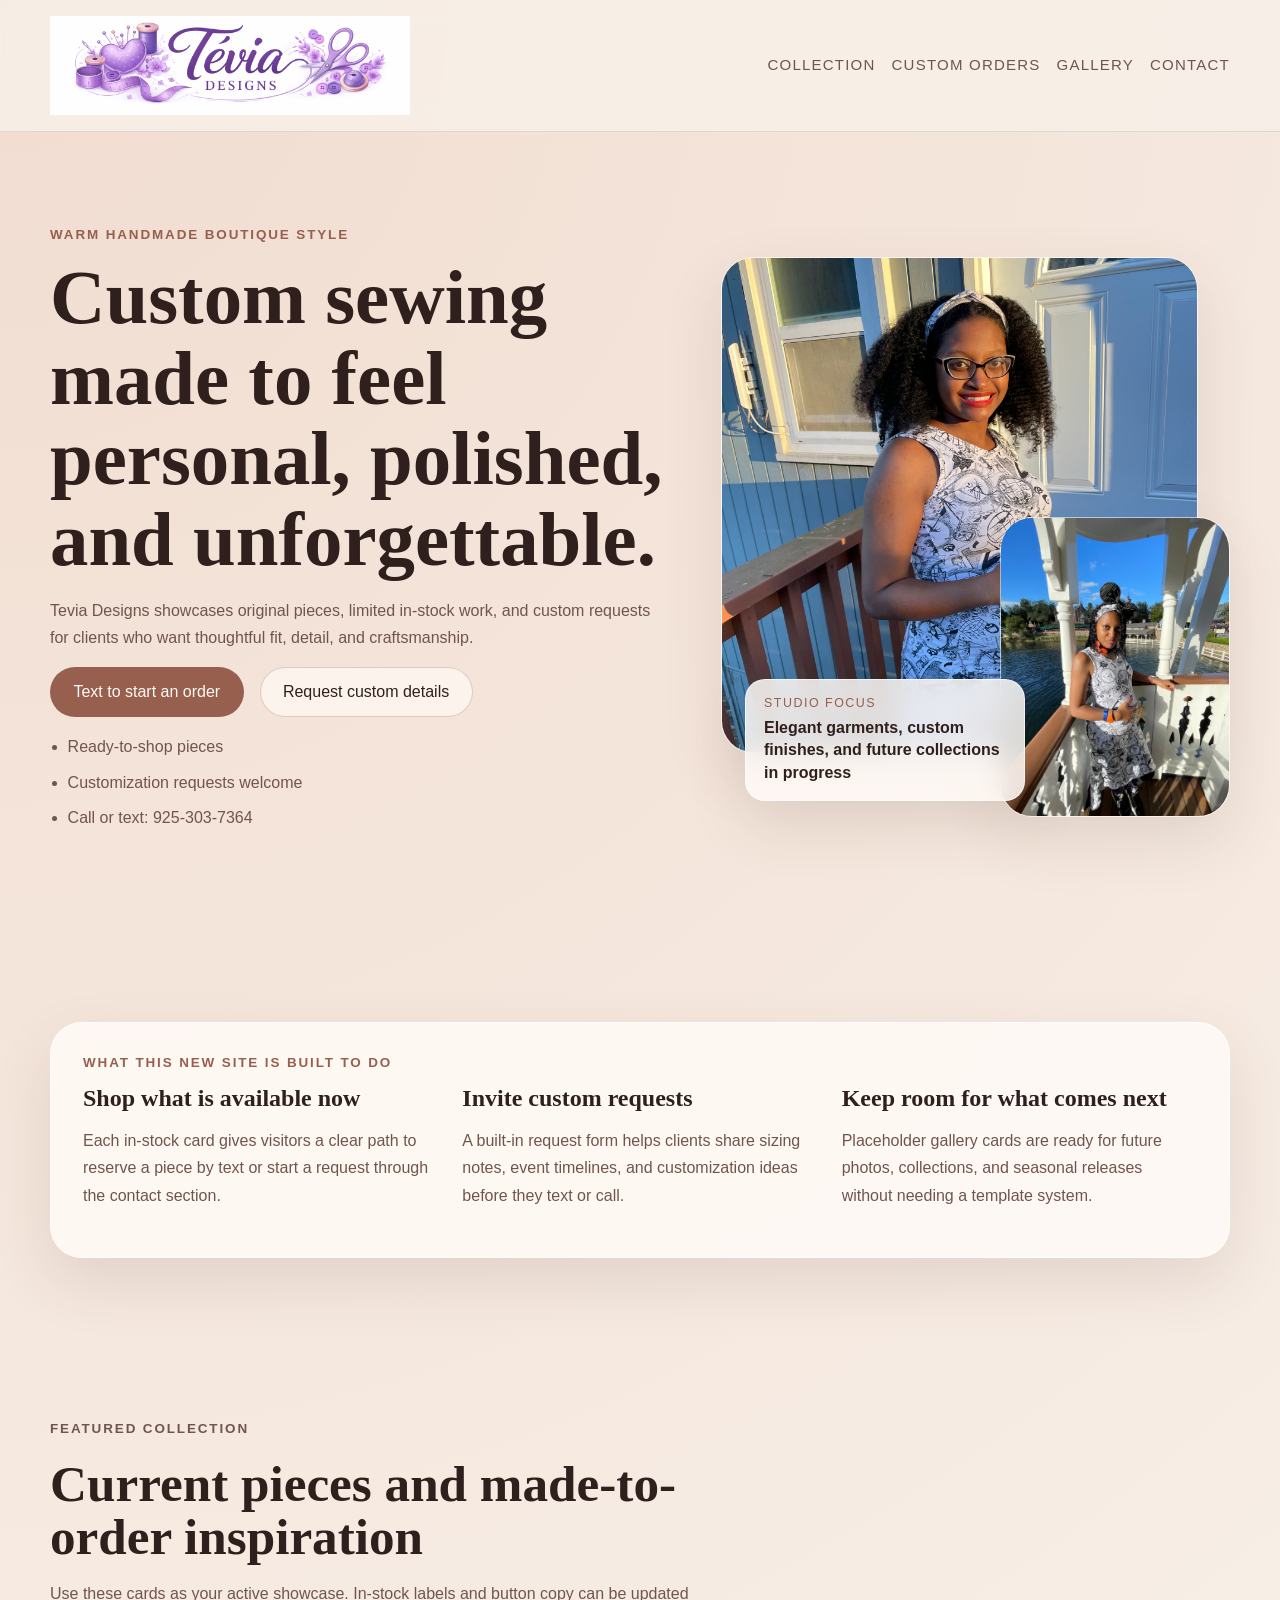
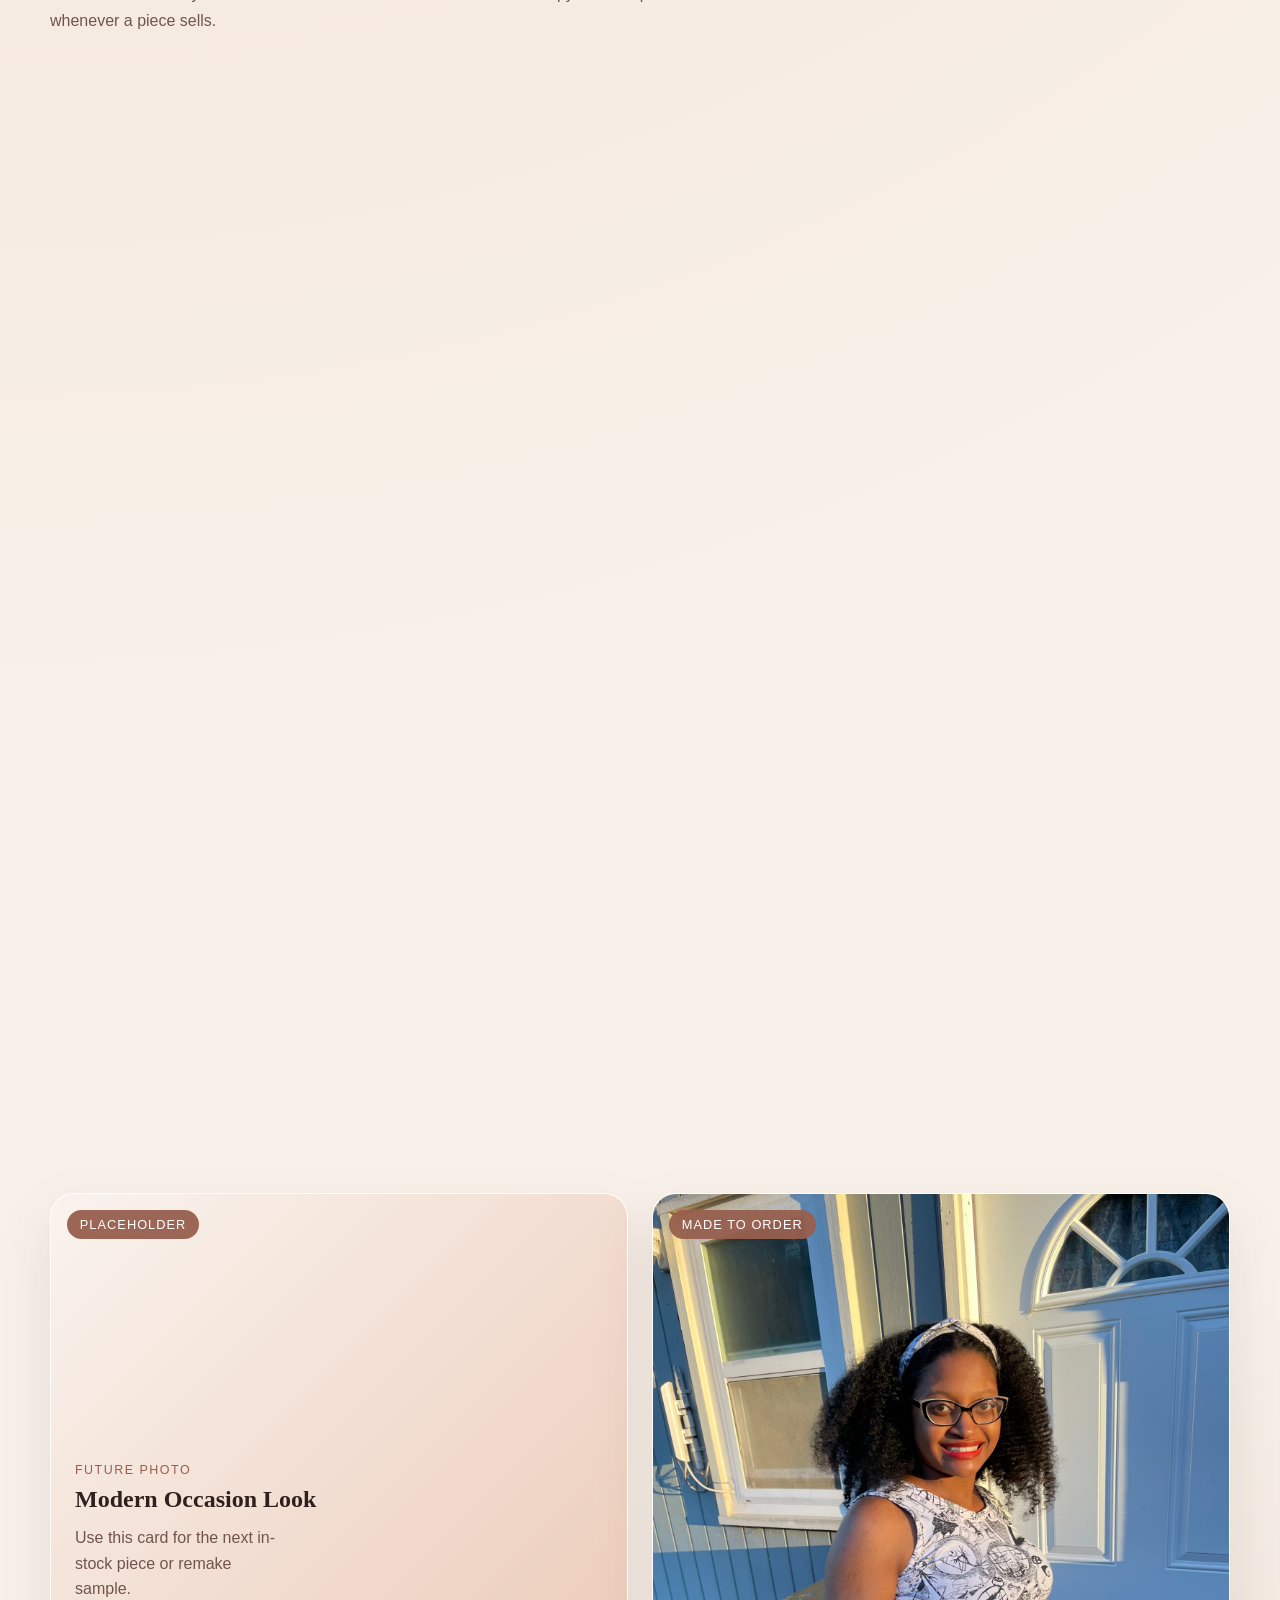
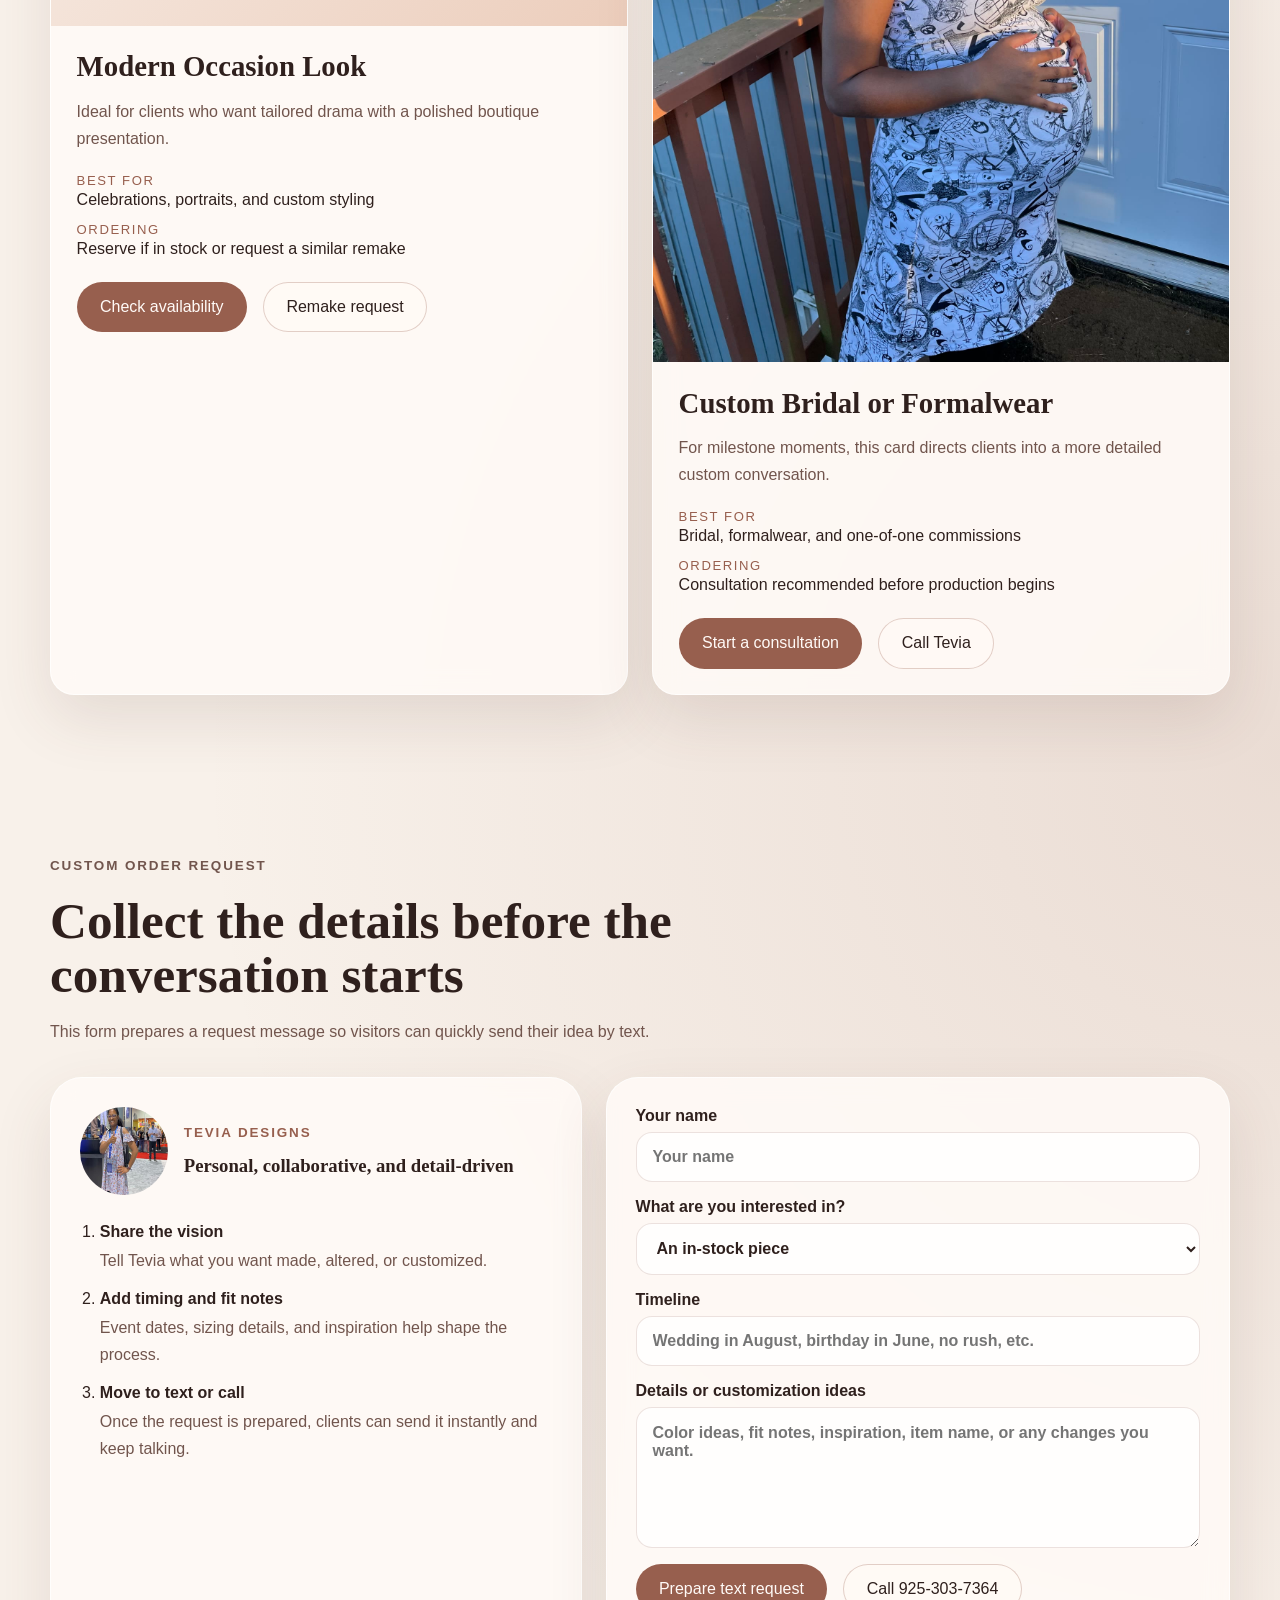
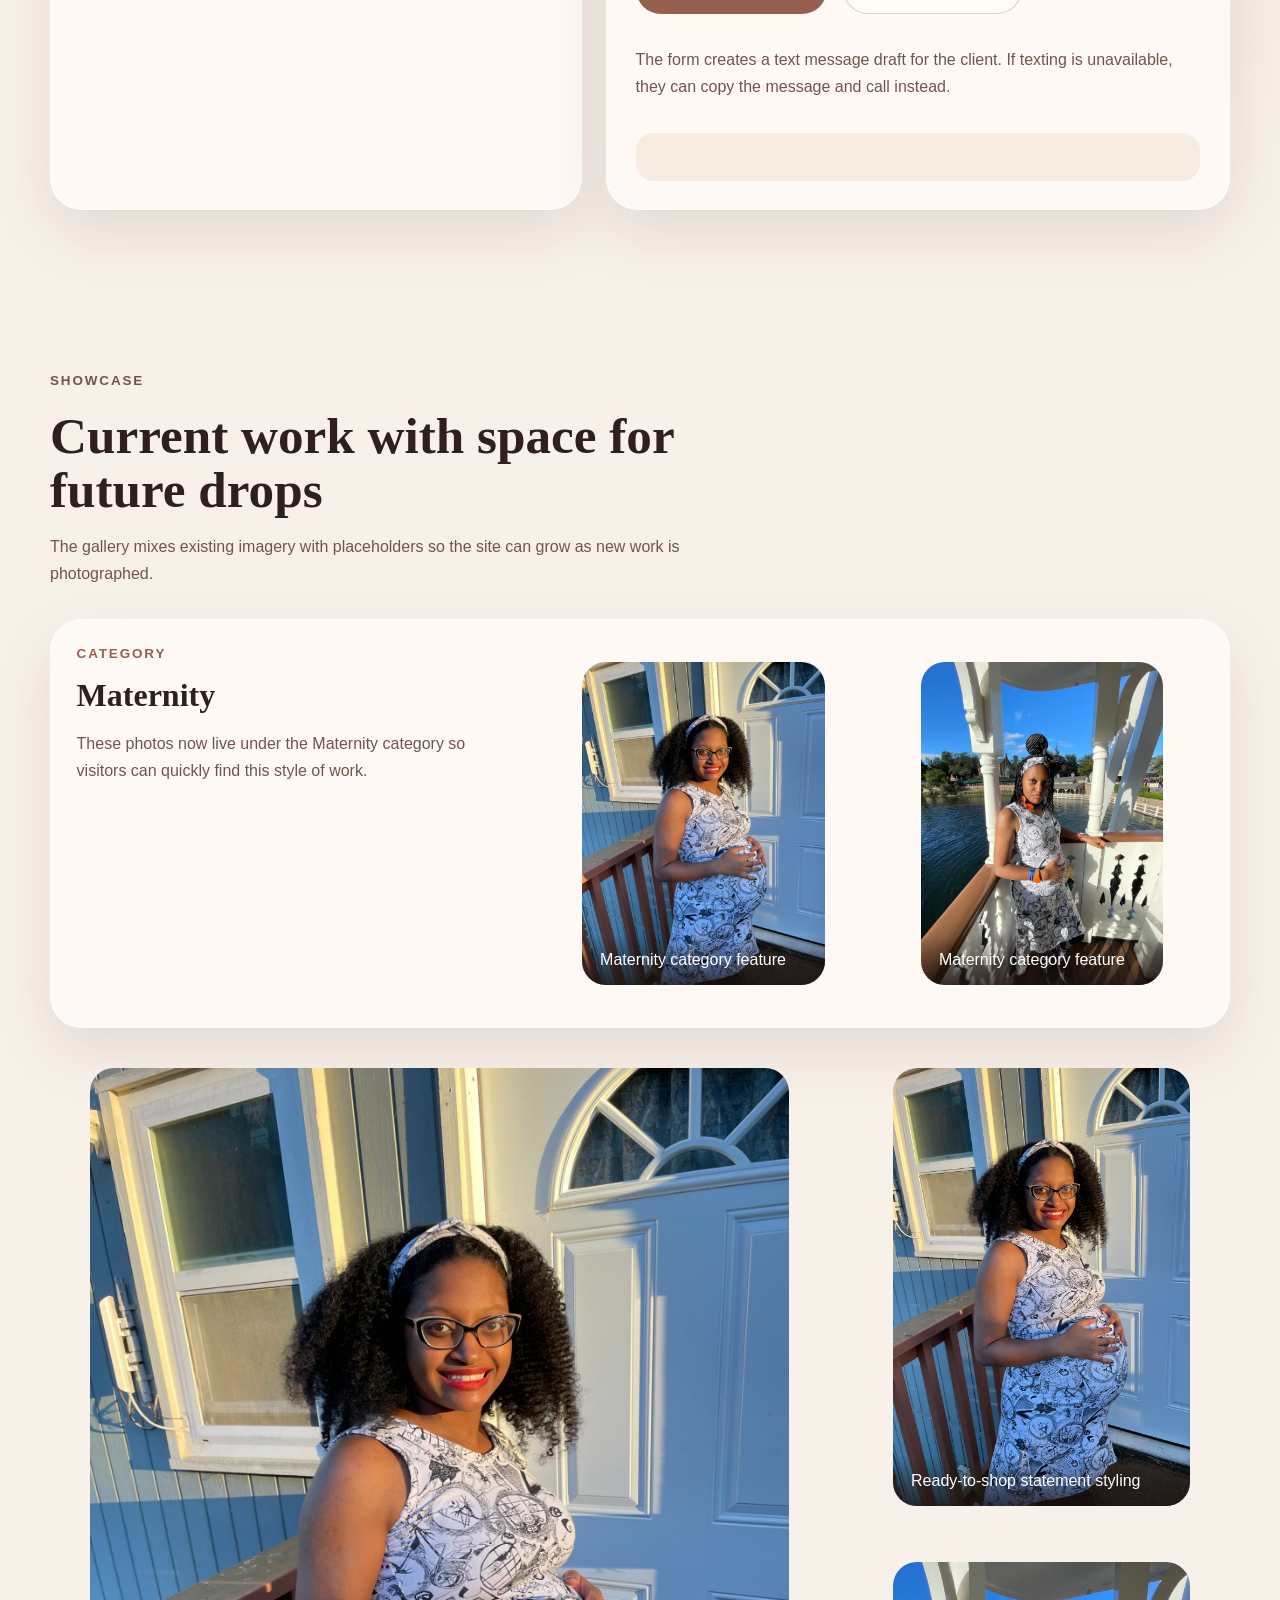
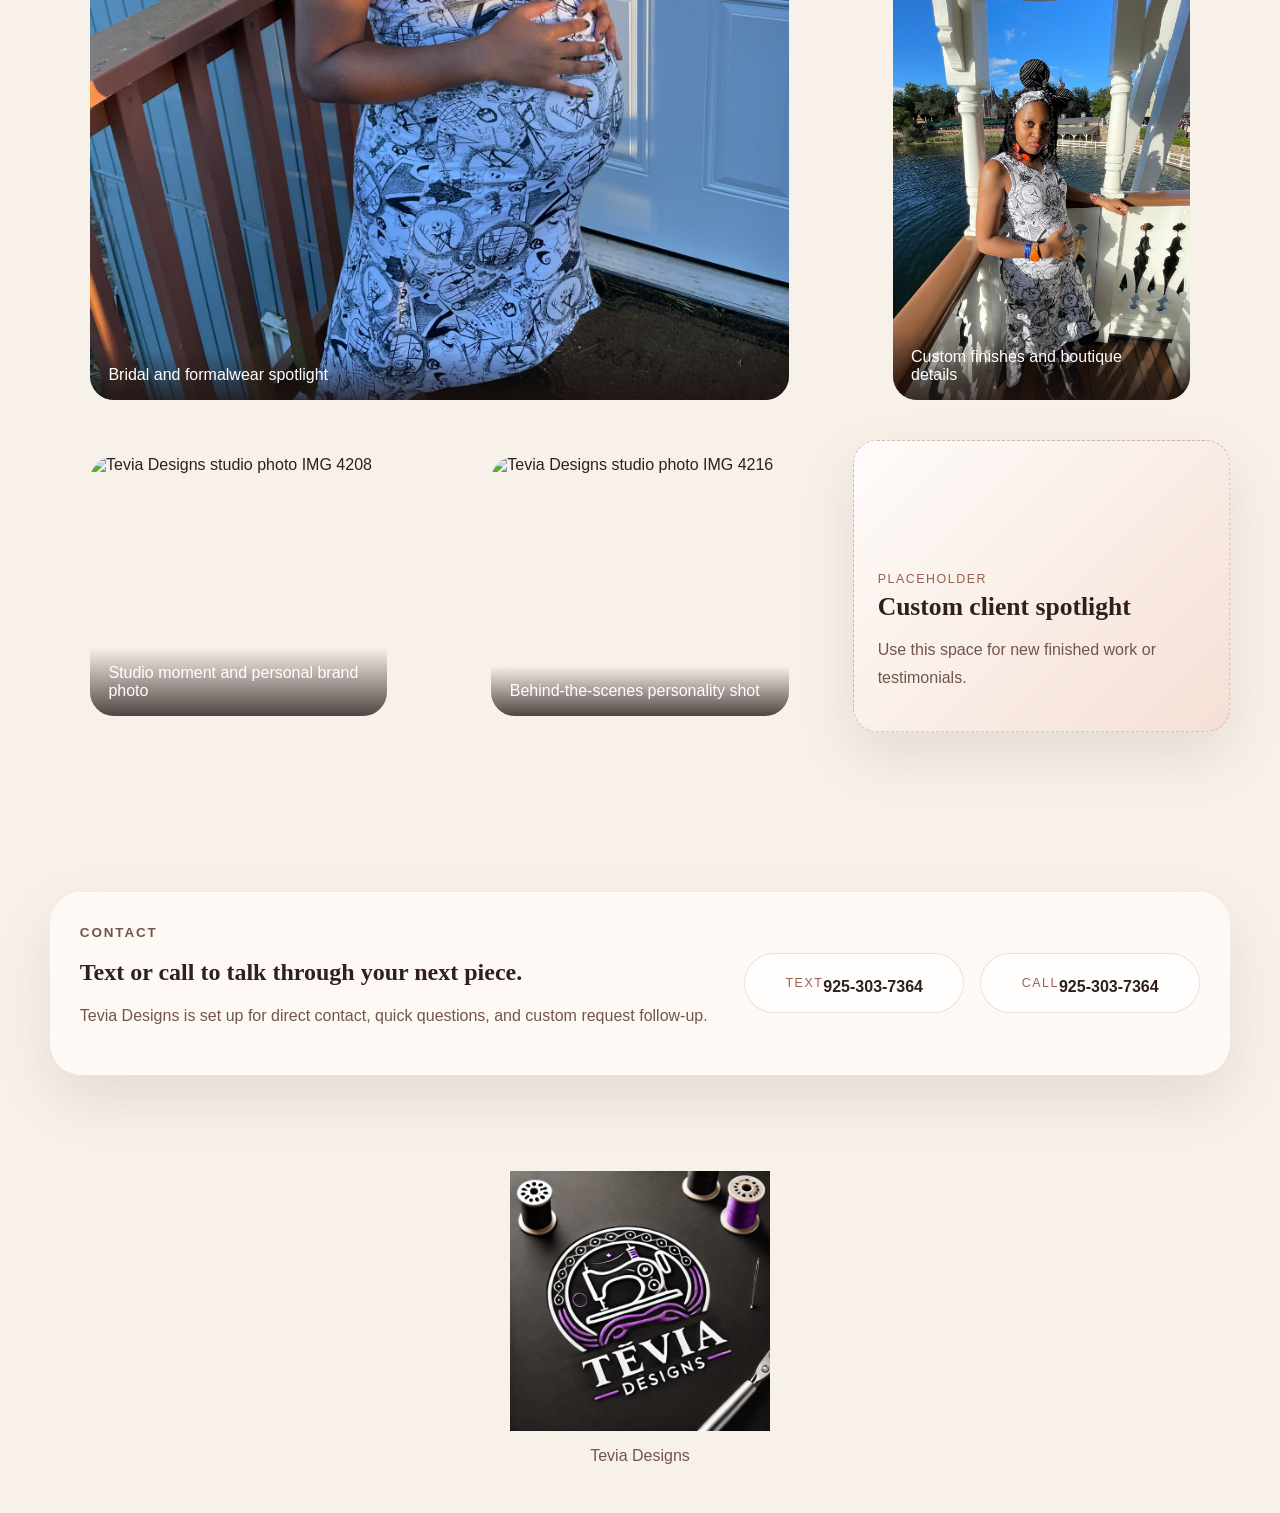
==== site/index.html @ 047f42e0 "Replace Hugo site with custom storefront Publish a standalone Tevia Designs site with direct contact" ====
<!doctype html>
<html lang="en">
  <head>
    <meta charset="UTF-8" />
    <meta name="viewport" content="width=device-width, initial-scale=1.0" />
    <title>Tevia Designs | Custom Sewing & Ready-to-Shop Pieces</title>
    <meta
      name="description"
      content="Browse Tevia Designs ready-to-shop pieces, request custom sewing details, and contact the studio by text or call."
    />
    <link rel="stylesheet" href="./styles.css" />
  </head>
  <body>
    <div class="page-shell">
      <header class="site-header">
        <div class="brand-bar">
          <a class="brand-mark" href="#top" aria-label="Tevia Designs home">
            <img src="./assets/images/tevia-header-footer.png" alt="Tevia Designs" />
          </a>
          <nav class="site-nav" aria-label="Primary">
            <a href="#collection">Collection</a>
            <a href="#custom-orders">Custom Orders</a>
            <a href="#gallery">Gallery</a>
            <a href="#contact">Contact</a>
          </nav>
        </div>
      </header>

      <main id="top">
        <section class="hero section">
          <div class="hero-copy reveal">
            <p class="eyebrow">Warm handmade boutique style</p>
            <h1>Custom sewing made to feel personal, polished, and unforgettable.</h1>
            <p class="hero-text">
              Tevia Designs showcases original pieces, limited in-stock work, and custom
              requests for clients who want thoughtful fit, detail, and craftsmanship.
            </p>
            <div class="hero-actions">
              <a class="button button-primary" href="sms:+19253037364">Text to start an order</a>
              <a class="button button-secondary" href="#custom-orders">Request custom details</a>
            </div>
            <ul class="hero-highlights" aria-label="Studio highlights">
              <li>Ready-to-shop pieces</li>
              <li>Customization requests welcome</li>
              <li>Call or text: 925-303-7364</li>
            </ul>
          </div>

          <div class="hero-visual reveal reveal-delay">
            <div class="hero-card hero-card-main floating-card">
              <img src="./assets/images/featured-4.jpg" alt="Featured Tevia Designs gown" />
            </div>
            <div class="hero-card hero-card-accent">
              <img src="./assets/images/featured-2.jpg" alt="Tevia Designs featured detail" />
            </div>
            <div class="hero-note">
              <span>Studio focus</span>
              <strong>Elegant garments, custom finishes, and future collections in progress</strong>
            </div>
          </div>
        </section>

        <section class="section intro-panel reveal">
          <div class="intro-card">
            <p class="eyebrow">What this new site is built to do</p>
            <div class="intro-grid">
              <article>
                <h2>Shop what is available now</h2>
                <p>
                  Each in-stock card gives visitors a clear path to reserve a piece by text or
                  start a request through the contact section.
                </p>
              </article>
              <article>
                <h2>Invite custom requests</h2>
                <p>
                  A built-in request form helps clients share sizing notes, event timelines, and
                  customization ideas before they text or call.
                </p>
              </article>
              <article>
                <h2>Keep room for what comes next</h2>
                <p>
                  Placeholder gallery cards are ready for future photos, collections, and seasonal
                  releases without needing a template system.
                </p>
              </article>
            </div>
          </div>
        </section>

        <section class="section" id="collection">
          <div class="section-heading reveal">
            <p class="eyebrow">Featured collection</p>
            <h2>Current pieces and made-to-order inspiration</h2>
            <p>
              Use these cards as your active showcase. In-stock labels and button copy can be
              updated whenever a piece sells.
            </p>
          </div>

          <div class="product-grid">
            <article class="product-card reveal">
              <div class="product-image">
                <img src="./assets/images/featured-1.jpg" alt="Soft draped design by Tevia Designs" />
                <span class="product-badge">Available now</span>
              </div>
              <div class="product-body">
                <h3>Signature Draped Look</h3>
                <p>
                  A statement piece for clients looking for texture, shape, and a boutique finish.
                </p>
                <dl>
                  <div>
                    <dt>Best for</dt>
                    <dd>Special events and styled photos</dd>
                  </div>
                  <div>
                    <dt>Ordering</dt>
                    <dd>Reserve by text or request adjustments</dd>
                  </div>
                </dl>
                <div class="product-actions">
                  <a
                    class="button button-primary"
                    href="sms:+19253037364?&body=Hi%20Tevia%2C%20I%27m%20interested%20in%20the%20Signature%20Draped%20Look."
                    >Reserve by text</a
                  >
                  <a class="button button-secondary" href="#custom-orders">Customize it</a>
                </div>
              </div>
            </article>

            <article class="product-card reveal">
              <div class="product-image">
                <div class="product-image-placeholder">
                  <span>Future photo</span>
                  <strong>Editorial Evening Piece</strong>
                  <p>Add the final product image here when it is ready.</p>
                </div>
                <span class="product-badge product-badge-alt">Coming soon</span>
              </div>
              <div class="product-body">
                <h3>Editorial Evening Piece</h3>
                <p>
                  Clean lines with standout styling for clients who want an elegant custom feel.
                </p>
                <dl>
                  <div>
                    <dt>Best for</dt>
                    <dd>Dinners, formal events, and statement dressing</dd>
                  </div>
                  <div>
                    <dt>Ordering</dt>
                    <dd>Start with a request form or quick text inquiry</dd>
                  </div>
                </dl>
                <div class="product-actions">
                  <a
                    class="button button-primary"
                    href="sms:+19253037364?&body=Hi%20Tevia%2C%20I%27d%20love%20to%20ask%20about%20the%20Editorial%20Evening%20Piece."
                    >Ask about this piece</a
                  >
                  <a class="button button-secondary" href="#custom-orders">Request a variation</a>
                </div>
              </div>
            </article>

            <article class="product-card reveal">
              <div class="product-image">
                <div class="product-image-placeholder">
                  <span>Future photo</span>
                  <strong>Modern Occasion Look</strong>
                  <p>Use this card for the next in-stock piece or remake sample.</p>
                </div>
                <span class="product-badge product-badge-alt">Placeholder</span>
              </div>
              <div class="product-body">
                <h3>Modern Occasion Look</h3>
                <p>
                  Ideal for clients who want tailored drama with a polished boutique presentation.
                </p>
                <dl>
                  <div>
                    <dt>Best for</dt>
                    <dd>Celebrations, portraits, and custom styling</dd>
                  </div>
                  <div>
                    <dt>Ordering</dt>
                    <dd>Reserve if in stock or request a similar remake</dd>
                  </div>
                </dl>
                <div class="product-actions">
                  <a
                    class="button button-primary"
                    href="sms:+19253037364?&body=Hi%20Tevia%2C%20I%27m%20interested%20in%20the%20Modern%20Occasion%20Look."
                    >Check availability</a
                  >
                  <a class="button button-secondary" href="#custom-orders">Remake request</a>
                </div>
              </div>
            </article>

            <article class="product-card reveal">
              <div class="product-image">
                <img src="./assets/images/featured-4.jpg" alt="Custom gown by Tevia Designs" />
                <span class="product-badge product-badge-alt">Made to order</span>
              </div>
              <div class="product-body">
                <h3>Custom Bridal or Formalwear</h3>
                <p>
                  For milestone moments, this card directs clients into a more detailed custom
                  conversation.
                </p>
                <dl>
                  <div>
                    <dt>Best for</dt>
                    <dd>Bridal, formalwear, and one-of-one commissions</dd>
                  </div>
                  <div>
                    <dt>Ordering</dt>
                    <dd>Consultation recommended before production begins</dd>
                  </div>
                </dl>
                <div class="product-actions">
                  <a class="button button-primary" href="#custom-orders">Start a consultation</a>
                  <a class="button button-secondary" href="tel:+19253037364">Call Tevia</a>
                </div>
              </div>
            </article>
          </div>
        </section>

        <section class="section split-section" id="custom-orders">
          <div class="section-heading reveal">
            <p class="eyebrow">Custom order request</p>
            <h2>Collect the details before the conversation starts</h2>
            <p>
              This form prepares a request message so visitors can quickly send their idea by text.
            </p>
          </div>

          <div class="split-layout">
            <div class="process-card reveal">
              <div class="studio-profile">
                <img src="./assets/images/about-avatar.jpg" alt="Tevia Designs studio portrait" />
                <div>
                  <p class="eyebrow">Tevia Designs</p>
                  <h3>Personal, collaborative, and detail-driven</h3>
                </div>
              </div>

              <ol class="process-list">
                <li>
                  <strong>Share the vision</strong>
                  <span>Tell Tevia what you want made, altered, or customized.</span>
                </li>
                <li>
                  <strong>Add timing and fit notes</strong>
                  <span>Event dates, sizing details, and inspiration help shape the process.</span>
                </li>
                <li>
                  <strong>Move to text or call</strong>
                  <span>Once the request is prepared, clients can send it instantly and keep talking.</span>
                </li>
              </ol>
            </div>

            <form class="request-form reveal reveal-delay" id="request-form">
              <label>
                Your name
                <input type="text" id="customer-name" name="customerName" placeholder="Your name" />
              </label>
              <label>
                What are you interested in?
                <select id="request-type" name="requestType">
                  <option value="an in-stock piece">An in-stock piece</option>
                  <option value="a custom outfit">A custom outfit</option>
                  <option value="bridal or formalwear">Bridal or formalwear</option>
                  <option value="an alteration">An alteration</option>
                </select>
              </label>
              <label>
                Timeline
                <input
                  type="text"
                  id="request-timeline"
                  name="timeline"
                  placeholder="Wedding in August, birthday in June, no rush, etc."
                />
              </label>
              <label>
                Details or customization ideas
                <textarea
                  id="request-details"
                  name="details"
                  rows="6"
                  placeholder="Color ideas, fit notes, inspiration, item name, or any changes you want."
                ></textarea>
              </label>
              <div class="form-actions">
                <button class="button button-primary" type="submit">Prepare text request</button>
                <a class="button button-secondary" href="tel:+19253037364">Call 925-303-7364</a>
              </div>
              <p class="form-note">
                The form creates a text message draft for the client. If texting is unavailable,
                they can copy the message and call instead.
              </p>
              <div class="message-preview" id="message-preview" aria-live="polite"></div>
            </form>
          </div>
        </section>

        <section class="section" id="gallery">
          <div class="section-heading reveal">
            <p class="eyebrow">Showcase</p>
            <h2>Current work with space for future drops</h2>
            <p>
              The gallery mixes existing imagery with placeholders so the site can grow as new work
              is photographed.
            </p>
          </div>

          <div class="category-panel reveal">
            <div class="category-copy">
              <p class="eyebrow">Category</p>
              <h3>Maternity</h3>
              <p>
                These photos now live under the Maternity category so visitors can quickly find
                this style of work.
              </p>
            </div>
            <div class="maternity-grid">
              <figure class="gallery-tile reveal">
                <img src="./assets/images/maternity-4102.jpeg" alt="Tevia Designs maternity look IMG 4102" />
                <figcaption>Maternity category feature</figcaption>
              </figure>
              <figure class="gallery-tile reveal">
                <img src="./assets/images/maternity-2439.jpeg" alt="Tevia Designs maternity look IMG 2439" />
                <figcaption>Maternity category feature</figcaption>
              </figure>
            </div>
          </div>

          <div class="gallery-grid">
            <figure class="gallery-tile reveal gallery-tile-large">
              <img src="./assets/images/featured-4.jpg" alt="Featured Tevia Designs showcase piece" />
              <figcaption>Bridal and formalwear spotlight</figcaption>
            </figure>
            <figure class="gallery-tile reveal">
              <img src="./assets/images/featured-1.jpg" alt="Tevia Designs collection detail" />
              <figcaption>Ready-to-shop statement styling</figcaption>
            </figure>
            <figure class="gallery-tile reveal">
              <img src="./assets/images/featured-2.jpg" alt="Tevia Designs handmade garment" />
              <figcaption>Custom finishes and boutique details</figcaption>
            </figure>
            <figure class="gallery-tile reveal">
              <img src="./assets/images/img-4208.jpeg" alt="Tevia Designs studio photo IMG 4208" />
              <figcaption>Studio moment and personal brand photo</figcaption>
            </figure>
            <figure class="gallery-tile reveal">
              <img src="./assets/images/img-4216.jpeg" alt="Tevia Designs studio photo IMG 4216" />
              <figcaption>Behind-the-scenes personality shot</figcaption>
            </figure>
            <article class="gallery-placeholder reveal">
              <span>Placeholder</span>
              <h3>Custom client spotlight</h3>
              <p>Use this space for new finished work or testimonials.</p>
            </article>
          </div>
        </section>

        <section class="section contact-section" id="contact">
          <div class="contact-panel reveal">
            <div>
              <p class="eyebrow">Contact</p>
              <h2>Text or call to talk through your next piece.</h2>
              <p>
                Tevia Designs is set up for direct contact, quick questions, and custom request
                follow-up.
              </p>
            </div>
            <div class="contact-actions">
              <a class="contact-link" href="sms:+19253037364">
                <span>Text</span>
                <strong>925-303-7364</strong>
              </a>
              <a class="contact-link" href="tel:+19253037364">
                <span>Call</span>
                <strong>925-303-7364</strong>
              </a>
            </div>
          </div>
        </section>
      </main>

      <footer class="site-footer">
        <img src="./assets/images/tevia-logo.png" alt="Tevia Designs logo" />
        <p>Tevia Designs</p>
      </footer>
    </div>

    <script src="./script.js"></script>
  </body>
</html>
---- site/styles.css ----
:root {
  --background: #f8f1ea;
  --surface: rgba(255, 251, 247, 0.85);
  --surface-strong: #fffaf5;
  --surface-soft: #f3e4d8;
  --text: #2f201d;
  --text-soft: #71554d;
  --line: rgba(78, 46, 39, 0.12);
  --accent: #975f4e;
  --accent-deep: #6f4135;
  --accent-soft: #e9c4b0;
  --success: #4d6a56;
  --shadow: 0 24px 60px rgba(93, 59, 48, 0.12);
  --radius-lg: 32px;
  --radius-md: 24px;
  --radius-sm: 18px;
  --max-width: 1180px;
}

* {
  box-sizing: border-box;
}

html {
  scroll-behavior: smooth;
}

body {
  margin: 0;
  font-family: "Segoe UI", Tahoma, Geneva, Verdana, sans-serif;
  color: var(--text);
  background:
    radial-gradient(circle at top left, rgba(233, 196, 176, 0.45), transparent 30%),
    radial-gradient(circle at right center, rgba(151, 95, 78, 0.14), transparent 26%),
    var(--background);
}

img {
  max-width: 100%;
  display: block;
}

a {
  color: inherit;
  text-decoration: none;
}

button,
input,
select,
textarea {
  font: inherit;
}

.page-shell {
  overflow: hidden;
}

.site-header {
  position: sticky;
  top: 0;
  z-index: 20;
  backdrop-filter: blur(14px);
  background: rgba(248, 241, 234, 0.78);
  border-bottom: 1px solid var(--line);
}

.brand-bar,
.section,
.site-footer {
  width: min(calc(100% - 2rem), var(--max-width));
  margin: 0 auto;
}

.brand-bar {
  display: flex;
  justify-content: space-between;
  align-items: center;
  gap: 1rem;
  padding: 1rem 0;
}

.brand-mark {
  width: min(360px, 56vw);
}

.site-nav {
  display: flex;
  flex-wrap: wrap;
  justify-content: flex-end;
  gap: 1rem;
  font-size: 0.94rem;
  letter-spacing: 0.08em;
  text-transform: uppercase;
}

.site-nav a {
  position: relative;
  padding-bottom: 0.15rem;
  color: var(--text-soft);
}

.site-nav a::after {
  content: "";
  position: absolute;
  left: 0;
  bottom: -0.15rem;
  width: 100%;
  height: 2px;
  background: var(--accent);
  transform: scaleX(0);
  transform-origin: left;
  transition: transform 180ms ease;
}

.site-nav a:hover::after,
.site-nav a:focus-visible::after {
  transform: scaleX(1);
}

.section {
  padding: 5rem 0;
}

.hero {
  display: grid;
  grid-template-columns: 1.1fr 0.9fr;
  gap: 3rem;
  align-items: center;
  min-height: calc(100vh - 90px);
}

.eyebrow {
  margin: 0 0 1rem;
  color: var(--accent);
  letter-spacing: 0.14em;
  text-transform: uppercase;
  font-size: 0.84rem;
  font-weight: 700;
}

.hero h1,
.section-heading h2,
.intro-grid h2,
.product-body h3,
.process-card h3,
.gallery-placeholder h3,
.contact-panel h2 {
  margin: 0;
  line-height: 1.05;
  font-family: Georgia, "Times New Roman", serif;
}

.hero h1 {
  font-size: clamp(2.9rem, 6vw, 5.3rem);
}

.hero-text,
.section-heading p,
.product-body p,
.process-list span,
.contact-panel p,
.intro-grid p,
.form-note,
.gallery-placeholder p,
.hero-highlights {
  color: var(--text-soft);
  line-height: 1.7;
}

.hero-actions,
.product-actions,
.form-actions,
.contact-actions {
  display: flex;
  flex-wrap: wrap;
  gap: 1rem;
}

.button,
.contact-link {
  display: inline-flex;
  align-items: center;
  justify-content: center;
  min-height: 3.15rem;
  padding: 0.9rem 1.4rem;
  border-radius: 999px;
  border: 1px solid transparent;
  transition:
    transform 160ms ease,
    background 160ms ease,
    border-color 160ms ease,
    color 160ms ease;
}

.button:hover,
.button:focus-visible,
.contact-link:hover,
.contact-link:focus-visible {
  transform: translateY(-2px);
}

.button-primary {
  background: var(--accent);
  color: #fffaf7;
}

.button-primary:hover,
.button-primary:focus-visible {
  background: var(--accent-deep);
}

.button-secondary {
  border-color: rgba(151, 95, 78, 0.28);
  background: rgba(255, 250, 245, 0.7);
}

.hero-highlights {
  display: grid;
  gap: 0.5rem;
  padding-left: 1.1rem;
}

.hero-visual {
  position: relative;
  min-height: 560px;
}

.hero-card {
  position: absolute;
  overflow: hidden;
  border-radius: var(--radius-lg);
  box-shadow: var(--shadow);
  border: 1px solid rgba(255, 255, 255, 0.55);
}

.hero-card img {
  width: 100%;
  height: 100%;
  object-fit: cover;
}

.hero-card-main {
  inset: 0 2rem 4rem 0;
}

.hero-card-accent {
  width: min(230px, 42vw);
  height: 300px;
  right: 0;
  bottom: 0;
}

.floating-card {
  animation: floatCard 5s ease-in-out infinite;
}

@keyframes floatCard {
  0%,
  100% {
    transform: translateY(0);
  }
  50% {
    transform: translateY(-10px);
  }
}

.hero-note,
.intro-card,
.product-card,
.process-card,
.request-form,
.gallery-placeholder,
.contact-panel {
  background: var(--surface);
  border: 1px solid rgba(255, 255, 255, 0.62);
  box-shadow: var(--shadow);
  backdrop-filter: blur(12px);
}

.hero-note {
  position: absolute;
  left: 1.5rem;
  bottom: 1rem;
  max-width: 280px;
  padding: 1rem 1.15rem;
  border-radius: 20px;
}

.hero-note span,
.gallery-placeholder span,
.contact-link span {
  display: block;
  font-size: 0.78rem;
  letter-spacing: 0.12em;
  text-transform: uppercase;
  color: var(--accent);
}

.hero-note strong,
.contact-link strong {
  display: block;
  margin-top: 0.45rem;
  line-height: 1.4;
}

.intro-card {
  padding: 2rem;
  border-radius: var(--radius-lg);
}

.intro-grid {
  display: grid;
  grid-template-columns: repeat(3, minmax(0, 1fr));
  gap: 1.5rem;
}

.section-heading {
  max-width: 700px;
  margin-bottom: 2rem;
}

.section-heading h2 {
  font-size: clamp(2.1rem, 4vw, 3.3rem);
  margin-bottom: 1rem;
}

.product-grid,
.gallery-grid {
  display: grid;
  gap: 1.5rem;
}

.product-grid {
  grid-template-columns: repeat(2, minmax(0, 1fr));
}

.product-card {
  display: flex;
  flex-direction: column;
  border-radius: var(--radius-md);
  overflow: hidden;
}

.product-image {
  position: relative;
  aspect-ratio: 4 / 3;
}

.product-image-placeholder {
  display: flex;
  height: 100%;
  min-height: 100%;
  flex-direction: column;
  justify-content: flex-end;
  padding: 1.5rem;
  background:
    linear-gradient(135deg, rgba(255, 255, 255, 0.55), rgba(233, 196, 176, 0.7)),
    var(--surface-soft);
  color: var(--text);
}

.product-image-placeholder span {
  display: block;
  font-size: 0.78rem;
  letter-spacing: 0.12em;
  text-transform: uppercase;
  color: var(--accent);
}

.product-image-placeholder strong {
  display: block;
  margin-top: 0.5rem;
  font-size: 1.5rem;
  line-height: 1.2;
  font-family: Georgia, "Times New Roman", serif;
}

.product-image-placeholder p {
  margin: 0.7rem 0 0;
  max-width: 24ch;
  color: var(--text-soft);
  line-height: 1.6;
}

.product-image img {
  width: 100%;
  height: 100%;
  object-fit: cover;
}

.product-badge {
  position: absolute;
  top: 1rem;
  left: 1rem;
  padding: 0.45rem 0.8rem;
  border-radius: 999px;
  background: rgba(77, 106, 86, 0.92);
  color: white;
  font-size: 0.8rem;
  letter-spacing: 0.08em;
  text-transform: uppercase;
}

.product-badge-alt {
  background: rgba(151, 95, 78, 0.95);
}

.product-body {
  padding: 1.6rem;
}

.product-body h3 {
  font-size: 1.8rem;
  margin-bottom: 0.8rem;
}

.product-body dl {
  display: grid;
  gap: 0.8rem;
  margin: 1.3rem 0 1.5rem;
}

.product-body dt {
  font-size: 0.82rem;
  letter-spacing: 0.12em;
  text-transform: uppercase;
  color: var(--accent);
}

.product-body dd {
  margin: 0.2rem 0 0;
}

.split-layout {
  display: grid;
  grid-template-columns: 0.92fr 1.08fr;
  gap: 1.5rem;
}

.process-card,
.request-form,
.contact-panel {
  border-radius: var(--radius-lg);
  padding: 1.8rem;
}

.studio-profile {
  display: flex;
  gap: 1rem;
  align-items: center;
}

.studio-profile img {
  width: 88px;
  height: 88px;
  border-radius: 50%;
  object-fit: cover;
}

.process-list {
  display: grid;
  gap: 1rem;
  padding-left: 1.25rem;
  margin: 1.8rem 0 0;
}

.process-list strong {
  display: block;
  margin-bottom: 0.35rem;
}

.request-form {
  display: grid;
  gap: 1rem;
}

.request-form label {
  display: grid;
  gap: 0.45rem;
  font-weight: 600;
}

.request-form input,
.request-form select,
.request-form textarea {
  width: 100%;
  padding: 0.95rem 1rem;
  border-radius: 16px;
  border: 1px solid rgba(151, 95, 78, 0.18);
  background: rgba(255, 255, 255, 0.85);
  color: var(--text);
}

.request-form textarea {
  resize: vertical;
}

.request-form input:focus,
.request-form select:focus,
.request-form textarea:focus {
  outline: 2px solid rgba(151, 95, 78, 0.2);
  border-color: rgba(151, 95, 78, 0.45);
}

.message-preview {
  min-height: 3rem;
  padding: 1rem 1.1rem;
  border-radius: 18px;
  background: rgba(243, 228, 216, 0.65);
  color: var(--text-soft);
}

.category-panel {
  display: grid;
  grid-template-columns: 0.8fr 1.2fr;
  gap: 1.5rem;
  margin-bottom: 1.5rem;
  padding: 1.6rem;
  border-radius: var(--radius-lg);
  background: var(--surface);
  border: 1px solid rgba(255, 255, 255, 0.62);
  box-shadow: var(--shadow);
  backdrop-filter: blur(12px);
}

.category-copy h3 {
  margin: 0 0 0.75rem;
  font-size: 2rem;
  font-family: Georgia, "Times New Roman", serif;
}

.category-copy p:last-child {
  margin-bottom: 0;
  color: var(--text-soft);
  line-height: 1.7;
}

.maternity-grid {
  display: grid;
  grid-template-columns: repeat(2, minmax(0, 1fr));
  gap: 1rem;
}

.gallery-grid {
  grid-template-columns: repeat(3, minmax(0, 1fr));
}

.gallery-tile,
.gallery-placeholder {
  position: relative;
  min-height: 260px;
  border-radius: var(--radius-md);
  overflow: hidden;
}

.gallery-tile-large {
  grid-column: span 2;
  grid-row: span 2;
  min-height: 540px;
}

.gallery-tile img {
  width: 100%;
  height: 100%;
  object-fit: cover;
}

.gallery-tile figcaption {
  position: absolute;
  inset: auto 0 0 0;
  padding: 1rem 1.15rem;
  background: linear-gradient(transparent, rgba(31, 20, 18, 0.78));
  color: white;
}

.gallery-placeholder {
  display: flex;
  flex-direction: column;
  justify-content: flex-end;
  padding: 1.5rem;
  border: 1px dashed rgba(151, 95, 78, 0.35);
  background:
    linear-gradient(135deg, rgba(255, 255, 255, 0.44), rgba(233, 196, 176, 0.48)),
    var(--surface);
}

.gallery-placeholder h3 {
  margin-top: 0.5rem;
  font-size: 1.6rem;
}

.contact-section {
  padding-bottom: 6rem;
}

.contact-panel {
  display: flex;
  justify-content: space-between;
  gap: 1.5rem;
  align-items: center;
}

.contact-link {
  min-width: 220px;
  border: 1px solid rgba(151, 95, 78, 0.18);
  background: rgba(255, 255, 255, 0.75);
}

.site-footer {
  padding: 0 0 3rem;
  text-align: center;
}

.site-footer img {
  width: min(260px, 50vw);
  margin: 0 auto 1rem;
}

.site-footer p {
  margin: 0;
  color: var(--text-soft);
}

.reveal {
  opacity: 0;
  transform: translateY(22px);
  transition:
    opacity 650ms ease,
    transform 650ms ease;
}

.reveal-delay {
  transition-delay: 120ms;
}

.reveal.is-visible {
  opacity: 1;
  transform: translateY(0);
}

@media (max-width: 980px) {
  .hero,
  .split-layout,
  .intro-grid,
  .product-grid,
  .contact-panel,
  .category-panel {
    grid-template-columns: 1fr;
  }

  .hero,
  .contact-panel {
    display: grid;
  }

  .hero {
    min-height: auto;
    padding-top: 3rem;
  }

  .hero-visual {
    min-height: 480px;
  }

  .hero-card-main {
    right: 4rem;
  }

  .gallery-grid {
    grid-template-columns: repeat(2, minmax(0, 1fr));
  }

  .maternity-grid {
    grid-template-columns: repeat(2, minmax(0, 1fr));
  }

  .gallery-tile-large {
    min-height: 420px;
  }
}

@media (max-width: 720px) {
  .brand-bar {
    flex-direction: column;
    align-items: flex-start;
  }

  .site-nav {
    justify-content: flex-start;
  }

  .section {
    padding: 4rem 0;
  }

  .hero-card-main {
    inset: 0 0 5rem 0;
  }

  .hero-card-accent {
    width: 44vw;
    height: 220px;
  }

  .hero-note {
    left: 1rem;
    right: 1rem;
    max-width: none;
  }

  .gallery-grid {
    grid-template-columns: 1fr;
  }

  .maternity-grid {
    grid-template-columns: 1fr;
  }

  .gallery-tile-large {
    grid-column: auto;
    grid-row: auto;
    min-height: 320px;
  }

  .product-body,
  .process-card,
  .request-form,
  .contact-panel {
    padding: 1.3rem;
  }
}
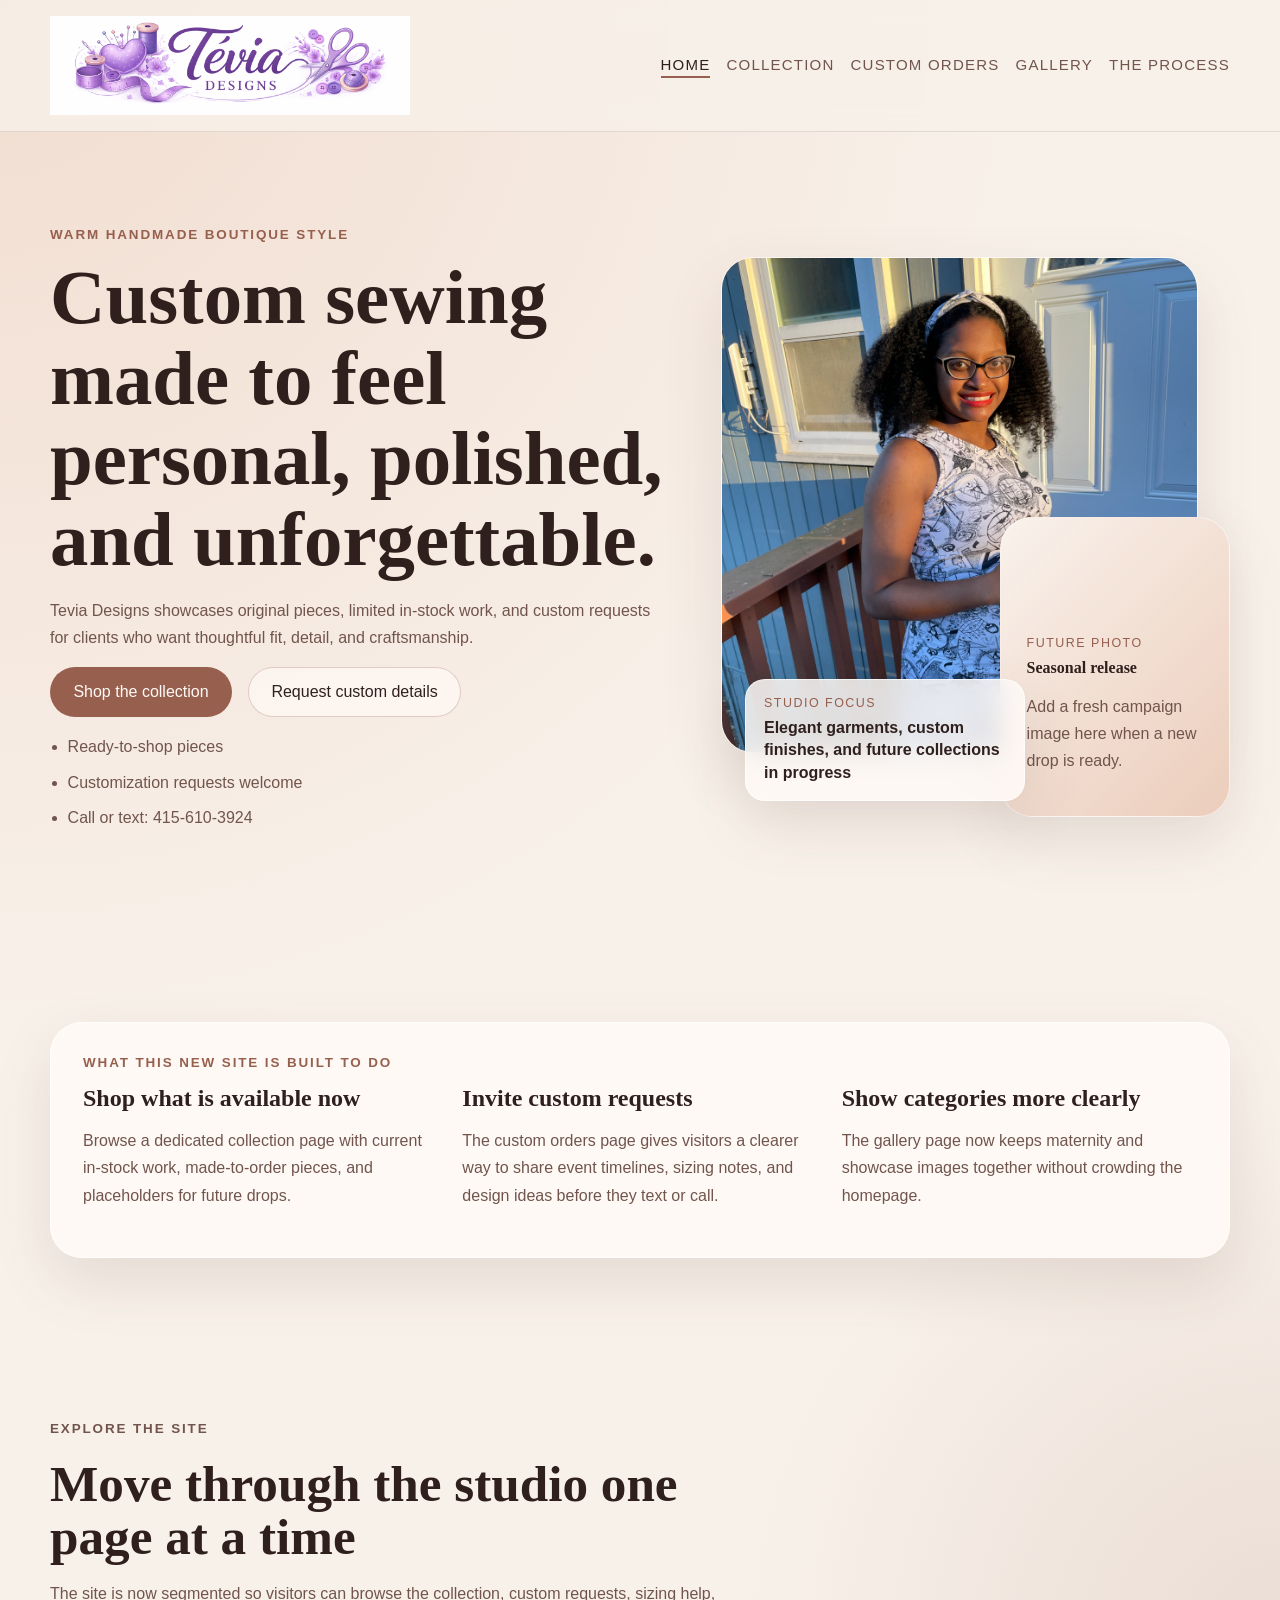
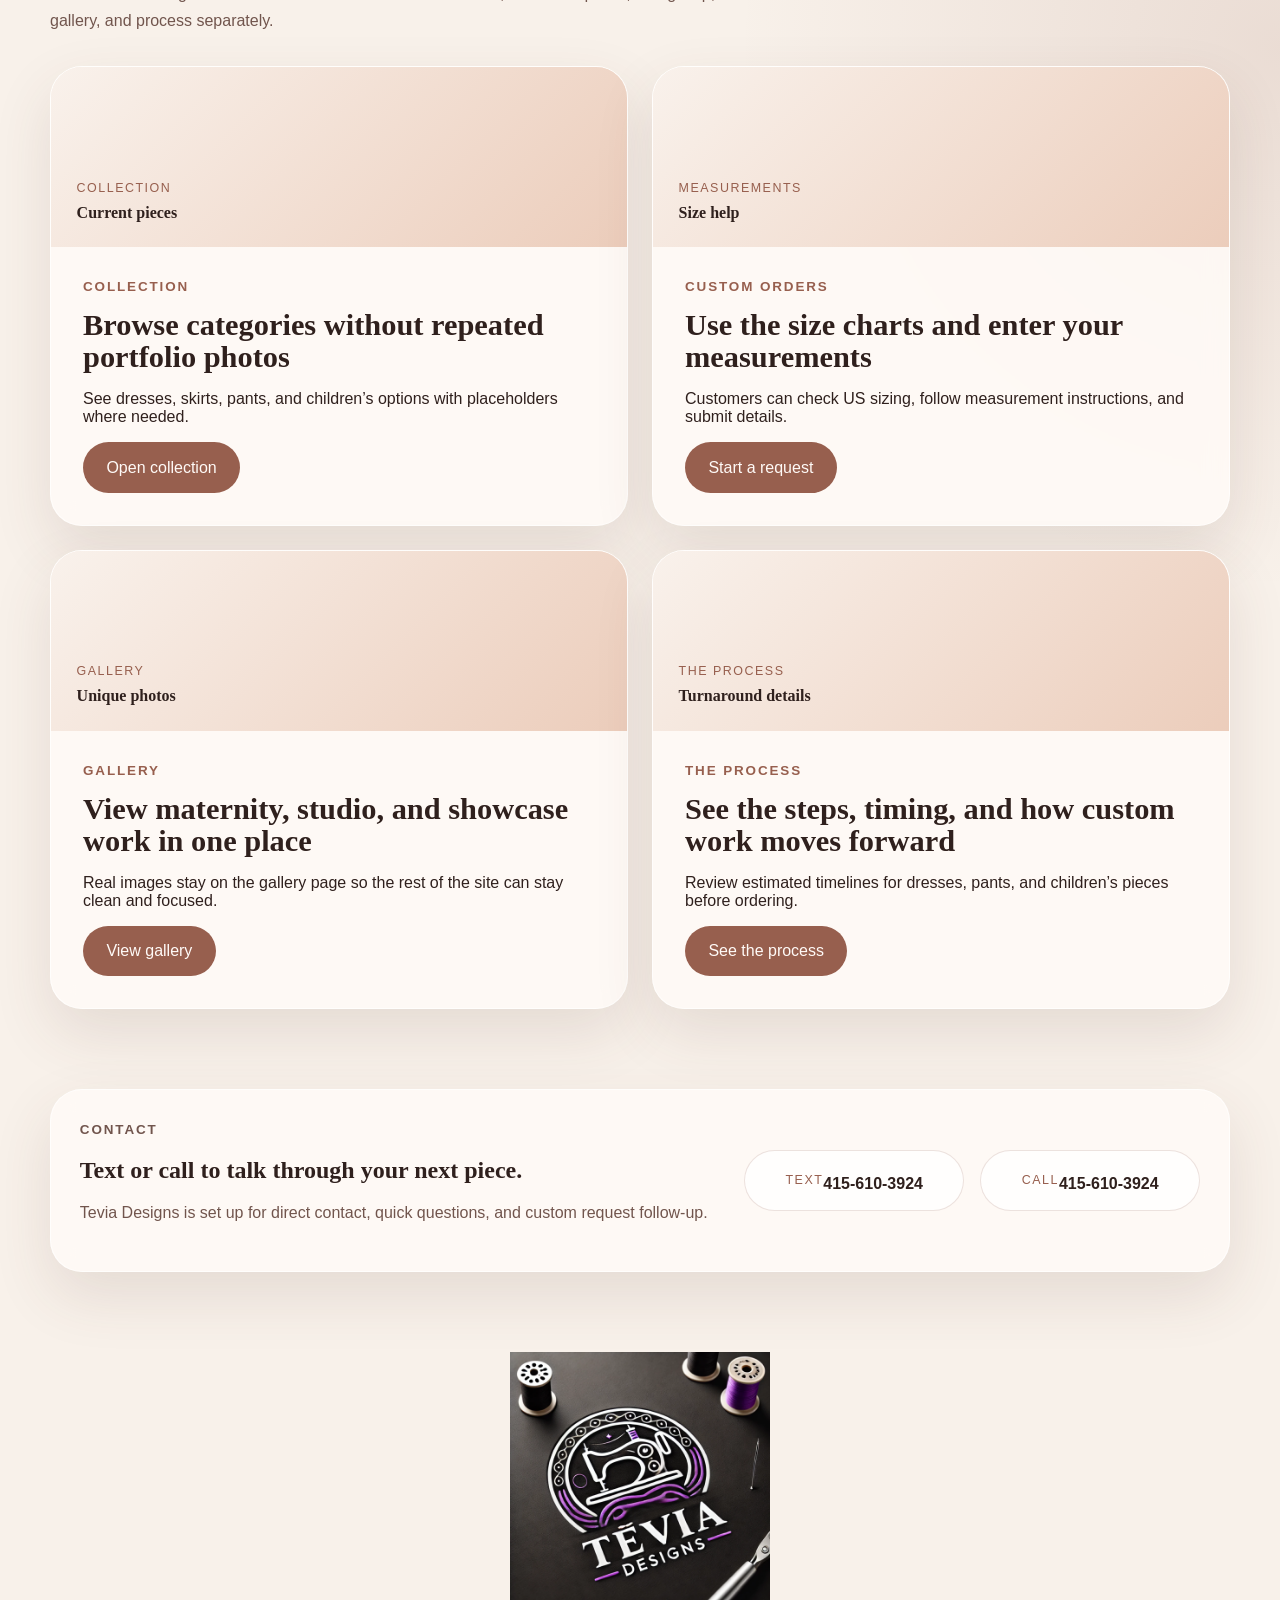
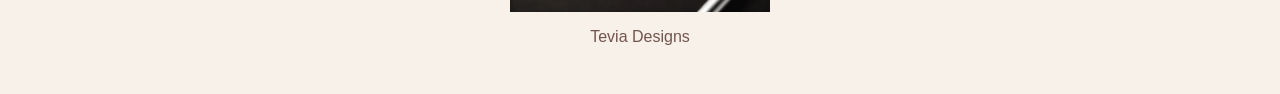
==== commit 5093405c: "Segment the storefront journey Split the site into focused pages, add sizing and measurement guidanc" ====
--- a/site/index.html
+++ b/site/index.html
@@ -14,44 +14,47 @@
     <div class="page-shell">
       <header class="site-header">
         <div class="brand-bar">
-          <a class="brand-mark" href="#top" aria-label="Tevia Designs home">
+          <a class="brand-mark" href="./index.html" aria-label="Tevia Designs home">
             <img src="./assets/images/tevia-header-footer.png" alt="Tevia Designs" />
           </a>
           <nav class="site-nav" aria-label="Primary">
-            <a href="#collection">Collection</a>
-            <a href="#custom-orders">Custom Orders</a>
-            <a href="#gallery">Gallery</a>
-            <a href="#contact">Contact</a>
+            <a href="./index.html" aria-current="page">Home</a>
+            <a href="./collection.html">Collection</a>
+            <a href="./custom-orders.html">Custom Orders</a>
+            <a href="./gallery.html">Gallery</a>
+            <a href="./process.html">The Process</a>
           </nav>
         </div>
       </header>
 
-      <main id="top">
+      <main>
         <section class="hero section">
           <div class="hero-copy reveal">
             <p class="eyebrow">Warm handmade boutique style</p>
             <h1>Custom sewing made to feel personal, polished, and unforgettable.</h1>
             <p class="hero-text">
-              Tevia Designs showcases original pieces, limited in-stock work, and custom
-              requests for clients who want thoughtful fit, detail, and craftsmanship.
+              Tevia Designs showcases original pieces, limited in-stock work, and custom requests
+              for clients who want thoughtful fit, detail, and craftsmanship.
             </p>
             <div class="hero-actions">
-              <a class="button button-primary" href="sms:+19253037364">Text to start an order</a>
-              <a class="button button-secondary" href="#custom-orders">Request custom details</a>
+              <a class="button button-primary" href="./collection.html">Shop the collection</a>
+              <a class="button button-secondary" href="./custom-orders.html">Request custom details</a>
             </div>
             <ul class="hero-highlights" aria-label="Studio highlights">
               <li>Ready-to-shop pieces</li>
               <li>Customization requests welcome</li>
-              <li>Call or text: 925-303-7364</li>
+              <li>Call or text: 415-610-3924</li>
             </ul>
           </div>
 
           <div class="hero-visual reveal reveal-delay">
             <div class="hero-card hero-card-main floating-card">
-              <img src="./assets/images/featured-4.jpg" alt="Featured Tevia Designs gown" />
+              <img src="./assets/images/featured-1.jpg" alt="Featured Tevia Designs design" />
             </div>
-            <div class="hero-card hero-card-accent">
-              <img src="./assets/images/featured-2.jpg" alt="Tevia Designs featured detail" />
+            <div class="hero-card hero-card-accent media-placeholder media-placeholder-compact">
+              <span>Future photo</span>
+              <strong>Seasonal release</strong>
+              <p>Add a fresh campaign image here when a new drop is ready.</p>
             </div>
             <div class="hero-note">
               <span>Studio focus</span>
@@ -67,311 +70,94 @@
               <article>
                 <h2>Shop what is available now</h2>
                 <p>
-                  Each in-stock card gives visitors a clear path to reserve a piece by text or
-                  start a request through the contact section.
+                  Browse a dedicated collection page with current in-stock work, made-to-order
+                  pieces, and placeholders for future drops.
                 </p>
               </article>
               <article>
                 <h2>Invite custom requests</h2>
                 <p>
-                  A built-in request form helps clients share sizing notes, event timelines, and
-                  customization ideas before they text or call.
+                  The custom orders page gives visitors a clearer way to share event timelines,
+                  sizing notes, and design ideas before they text or call.
                 </p>
               </article>
               <article>
-                <h2>Keep room for what comes next</h2>
+                <h2>Show categories more clearly</h2>
                 <p>
-                  Placeholder gallery cards are ready for future photos, collections, and seasonal
-                  releases without needing a template system.
+                  The gallery page now keeps maternity and showcase images together without crowding
+                  the homepage.
                 </p>
               </article>
             </div>
           </div>
         </section>
 
-        <section class="section" id="collection">
+        <section class="section">
           <div class="section-heading reveal">
-            <p class="eyebrow">Featured collection</p>
-            <h2>Current pieces and made-to-order inspiration</h2>
+            <p class="eyebrow">Explore the site</p>
+            <h2>Move through the studio one page at a time</h2>
             <p>
-              Use these cards as your active showcase. In-stock labels and button copy can be
-              updated whenever a piece sells.
+              The site is now segmented so visitors can browse the collection, custom requests,
+              sizing help, gallery, and process separately.
             </p>
           </div>
 
-          <div class="product-grid">
-            <article class="product-card reveal">
-              <div class="product-image">
-                <img src="./assets/images/featured-1.jpg" alt="Soft draped design by Tevia Designs" />
-                <span class="product-badge">Available now</span>
+          <div class="feature-link-grid">
+            <article class="feature-link-card reveal">
+              <div class="placeholder-visual">
+                <span>Collection</span>
+                <strong>Current pieces</strong>
               </div>
-              <div class="product-body">
-                <h3>Signature Draped Look</h3>
-                <p>
-                  A statement piece for clients looking for texture, shape, and a boutique finish.
-                </p>
-                <dl>
-                  <div>
-                    <dt>Best for</dt>
-                    <dd>Special events and styled photos</dd>
-                  </div>
-                  <div>
-                    <dt>Ordering</dt>
-                    <dd>Reserve by text or request adjustments</dd>
-                  </div>
-                </dl>
-                <div class="product-actions">
-                  <a
-                    class="button button-primary"
-                    href="sms:+19253037364?&body=Hi%20Tevia%2C%20I%27m%20interested%20in%20the%20Signature%20Draped%20Look."
-                    >Reserve by text</a
-                  >
-                  <a class="button button-secondary" href="#custom-orders">Customize it</a>
-                </div>
+              <div class="feature-link-body">
+                <p class="eyebrow">Collection</p>
+                <h3>Browse categories without repeated portfolio photos</h3>
+                <p>See dresses, skirts, pants, and children’s options with placeholders where needed.</p>
+                <a class="button button-primary" href="./collection.html">Open collection</a>
               </div>
             </article>
 
-            <article class="product-card reveal">
-              <div class="product-image">
-                <div class="product-image-placeholder">
-                  <span>Future photo</span>
-                  <strong>Editorial Evening Piece</strong>
-                  <p>Add the final product image here when it is ready.</p>
-                </div>
-                <span class="product-badge product-badge-alt">Coming soon</span>
+            <article class="feature-link-card reveal">
+              <div class="placeholder-visual">
+                <span>Measurements</span>
+                <strong>Size help</strong>
               </div>
-              <div class="product-body">
-                <h3>Editorial Evening Piece</h3>
-                <p>
-                  Clean lines with standout styling for clients who want an elegant custom feel.
-                </p>
-                <dl>
-                  <div>
-                    <dt>Best for</dt>
-                    <dd>Dinners, formal events, and statement dressing</dd>
-                  </div>
-                  <div>
-                    <dt>Ordering</dt>
-                    <dd>Start with a request form or quick text inquiry</dd>
-                  </div>
-                </dl>
-                <div class="product-actions">
-                  <a
-                    class="button button-primary"
-                    href="sms:+19253037364?&body=Hi%20Tevia%2C%20I%27d%20love%20to%20ask%20about%20the%20Editorial%20Evening%20Piece."
-                    >Ask about this piece</a
-                  >
-                  <a class="button button-secondary" href="#custom-orders">Request a variation</a>
-                </div>
+              <div class="feature-link-body">
+                <p class="eyebrow">Custom orders</p>
+                <h3>Use the size charts and enter your measurements</h3>
+                <p>Customers can check US sizing, follow measurement instructions, and submit details.</p>
+                <a class="button button-primary" href="./custom-orders.html">Start a request</a>
               </div>
             </article>
 
-            <article class="product-card reveal">
-              <div class="product-image">
-                <div class="product-image-placeholder">
-                  <span>Future photo</span>
-                  <strong>Modern Occasion Look</strong>
-                  <p>Use this card for the next in-stock piece or remake sample.</p>
-                </div>
-                <span class="product-badge product-badge-alt">Placeholder</span>
+            <article class="feature-link-card reveal">
+              <div class="placeholder-visual">
+                <span>Gallery</span>
+                <strong>Unique photos</strong>
               </div>
-              <div class="product-body">
-                <h3>Modern Occasion Look</h3>
-                <p>
-                  Ideal for clients who want tailored drama with a polished boutique presentation.
-                </p>
-                <dl>
-                  <div>
-                    <dt>Best for</dt>
-                    <dd>Celebrations, portraits, and custom styling</dd>
-                  </div>
-                  <div>
-                    <dt>Ordering</dt>
-                    <dd>Reserve if in stock or request a similar remake</dd>
-                  </div>
-                </dl>
-                <div class="product-actions">
-                  <a
-                    class="button button-primary"
-                    href="sms:+19253037364?&body=Hi%20Tevia%2C%20I%27m%20interested%20in%20the%20Modern%20Occasion%20Look."
-                    >Check availability</a
-                  >
-                  <a class="button button-secondary" href="#custom-orders">Remake request</a>
-                </div>
+              <div class="feature-link-body">
+                <p class="eyebrow">Gallery</p>
+                <h3>View maternity, studio, and showcase work in one place</h3>
+                <p>Real images stay on the gallery page so the rest of the site can stay clean and focused.</p>
+                <a class="button button-primary" href="./gallery.html">View gallery</a>
               </div>
             </article>
 
-            <article class="product-card reveal">
-              <div class="product-image">
-                <img src="./assets/images/featured-4.jpg" alt="Custom gown by Tevia Designs" />
-                <span class="product-badge product-badge-alt">Made to order</span>
+            <article class="feature-link-card reveal">
+              <div class="placeholder-visual">
+                <span>The Process</span>
+                <strong>Turnaround details</strong>
               </div>
-              <div class="product-body">
-                <h3>Custom Bridal or Formalwear</h3>
-                <p>
-                  For milestone moments, this card directs clients into a more detailed custom
-                  conversation.
-                </p>
-                <dl>
-                  <div>
-                    <dt>Best for</dt>
-                    <dd>Bridal, formalwear, and one-of-one commissions</dd>
-                  </div>
-                  <div>
-                    <dt>Ordering</dt>
-                    <dd>Consultation recommended before production begins</dd>
-                  </div>
-                </dl>
-                <div class="product-actions">
-                  <a class="button button-primary" href="#custom-orders">Start a consultation</a>
-                  <a class="button button-secondary" href="tel:+19253037364">Call Tevia</a>
-                </div>
+              <div class="feature-link-body">
+                <p class="eyebrow">The Process</p>
+                <h3>See the steps, timing, and how custom work moves forward</h3>
+                <p>Review estimated timelines for dresses, pants, and children’s pieces before ordering.</p>
+                <a class="button button-primary" href="./process.html">See the process</a>
               </div>
             </article>
           </div>
         </section>
 
-        <section class="section split-section" id="custom-orders">
-          <div class="section-heading reveal">
-            <p class="eyebrow">Custom order request</p>
-            <h2>Collect the details before the conversation starts</h2>
-            <p>
-              This form prepares a request message so visitors can quickly send their idea by text.
-            </p>
-          </div>
-
-          <div class="split-layout">
-            <div class="process-card reveal">
-              <div class="studio-profile">
-                <img src="./assets/images/about-avatar.jpg" alt="Tevia Designs studio portrait" />
-                <div>
-                  <p class="eyebrow">Tevia Designs</p>
-                  <h3>Personal, collaborative, and detail-driven</h3>
-                </div>
-              </div>
-
-              <ol class="process-list">
-                <li>
-                  <strong>Share the vision</strong>
-                  <span>Tell Tevia what you want made, altered, or customized.</span>
-                </li>
-                <li>
-                  <strong>Add timing and fit notes</strong>
-                  <span>Event dates, sizing details, and inspiration help shape the process.</span>
-                </li>
-                <li>
-                  <strong>Move to text or call</strong>
-                  <span>Once the request is prepared, clients can send it instantly and keep talking.</span>
-                </li>
-              </ol>
-            </div>
-
-            <form class="request-form reveal reveal-delay" id="request-form">
-              <label>
-                Your name
-                <input type="text" id="customer-name" name="customerName" placeholder="Your name" />
-              </label>
-              <label>
-                What are you interested in?
-                <select id="request-type" name="requestType">
-                  <option value="an in-stock piece">An in-stock piece</option>
-                  <option value="a custom outfit">A custom outfit</option>
-                  <option value="bridal or formalwear">Bridal or formalwear</option>
-                  <option value="an alteration">An alteration</option>
-                </select>
-              </label>
-              <label>
-                Timeline
-                <input
-                  type="text"
-                  id="request-timeline"
-                  name="timeline"
-                  placeholder="Wedding in August, birthday in June, no rush, etc."
-                />
-              </label>
-              <label>
-                Details or customization ideas
-                <textarea
-                  id="request-details"
-                  name="details"
-                  rows="6"
-                  placeholder="Color ideas, fit notes, inspiration, item name, or any changes you want."
-                ></textarea>
-              </label>
-              <div class="form-actions">
-                <button class="button button-primary" type="submit">Prepare text request</button>
-                <a class="button button-secondary" href="tel:+19253037364">Call 925-303-7364</a>
-              </div>
-              <p class="form-note">
-                The form creates a text message draft for the client. If texting is unavailable,
-                they can copy the message and call instead.
-              </p>
-              <div class="message-preview" id="message-preview" aria-live="polite"></div>
-            </form>
-          </div>
-        </section>
-
-        <section class="section" id="gallery">
-          <div class="section-heading reveal">
-            <p class="eyebrow">Showcase</p>
-            <h2>Current work with space for future drops</h2>
-            <p>
-              The gallery mixes existing imagery with placeholders so the site can grow as new work
-              is photographed.
-            </p>
-          </div>
-
-          <div class="category-panel reveal">
-            <div class="category-copy">
-              <p class="eyebrow">Category</p>
-              <h3>Maternity</h3>
-              <p>
-                These photos now live under the Maternity category so visitors can quickly find
-                this style of work.
-              </p>
-            </div>
-            <div class="maternity-grid">
-              <figure class="gallery-tile reveal">
-                <img src="./assets/images/maternity-4102.jpeg" alt="Tevia Designs maternity look IMG 4102" />
-                <figcaption>Maternity category feature</figcaption>
-              </figure>
-              <figure class="gallery-tile reveal">
-                <img src="./assets/images/maternity-2439.jpeg" alt="Tevia Designs maternity look IMG 2439" />
-                <figcaption>Maternity category feature</figcaption>
-              </figure>
-            </div>
-          </div>
-
-          <div class="gallery-grid">
-            <figure class="gallery-tile reveal gallery-tile-large">
-              <img src="./assets/images/featured-4.jpg" alt="Featured Tevia Designs showcase piece" />
-              <figcaption>Bridal and formalwear spotlight</figcaption>
-            </figure>
-            <figure class="gallery-tile reveal">
-              <img src="./assets/images/featured-1.jpg" alt="Tevia Designs collection detail" />
-              <figcaption>Ready-to-shop statement styling</figcaption>
-            </figure>
-            <figure class="gallery-tile reveal">
-              <img src="./assets/images/featured-2.jpg" alt="Tevia Designs handmade garment" />
-              <figcaption>Custom finishes and boutique details</figcaption>
-            </figure>
-            <figure class="gallery-tile reveal">
-              <img src="./assets/images/img-4208.jpeg" alt="Tevia Designs studio photo IMG 4208" />
-              <figcaption>Studio moment and personal brand photo</figcaption>
-            </figure>
-            <figure class="gallery-tile reveal">
-              <img src="./assets/images/img-4216.jpeg" alt="Tevia Designs studio photo IMG 4216" />
-              <figcaption>Behind-the-scenes personality shot</figcaption>
-            </figure>
-            <article class="gallery-placeholder reveal">
-              <span>Placeholder</span>
-              <h3>Custom client spotlight</h3>
-              <p>Use this space for new finished work or testimonials.</p>
-            </article>
-          </div>
-        </section>
-
-        <section class="section contact-section" id="contact">
+        <section class="section compact-contact">
           <div class="contact-panel reveal">
             <div>
               <p class="eyebrow">Contact</p>
@@ -382,13 +168,13 @@
               </p>
             </div>
             <div class="contact-actions">
-              <a class="contact-link" href="sms:+19253037364">
+              <a class="contact-link" href="sms:+14156103924">
                 <span>Text</span>
-                <strong>925-303-7364</strong>
+                <strong>415-610-3924</strong>
               </a>
-              <a class="contact-link" href="tel:+19253037364">
+              <a class="contact-link" href="tel:+14156103924">
                 <span>Call</span>
-                <strong>925-303-7364</strong>
+                <strong>415-610-3924</strong>
               </a>
             </div>
           </div>
--- a/site/styles.css
+++ b/site/styles.css
@@ -114,12 +114,135 @@
 }
 
 .site-nav a:hover::after,
-.site-nav a:focus-visible::after {
+.site-nav a:focus-visible::after,
+.site-nav a[aria-current="page"]::after {
   transform: scaleX(1);
+}
+
+.site-nav a[aria-current="page"] {
+  color: var(--text);
 }
 
 .section {
   padding: 5rem 0;
+}
+
+.page-hero,
+.feature-link-grid {
+  display: grid;
+  gap: 1.5rem;
+}
+
+.page-hero {
+  grid-template-columns: 1fr 0.9fr;
+  align-items: center;
+}
+
+.page-hero-content,
+.page-hero-media,
+.feature-link-card {
+  background: var(--surface);
+  border: 1px solid rgba(255, 255, 255, 0.62);
+  box-shadow: var(--shadow);
+  backdrop-filter: blur(12px);
+}
+
+.page-hero-content,
+.feature-link-body {
+  padding: 2rem;
+}
+
+.page-hero-content h1,
+.feature-link-body h3 {
+  margin: 0 0 1rem;
+  line-height: 1.05;
+  font-family: Georgia, "Times New Roman", serif;
+}
+
+.page-hero-content h1 {
+  font-size: clamp(2.6rem, 5vw, 4.4rem);
+}
+
+.page-hero-media,
+.feature-link-card {
+  overflow: hidden;
+  border-radius: var(--radius-lg);
+}
+
+.media-placeholder,
+.placeholder-visual {
+  display: flex;
+  flex-direction: column;
+  justify-content: flex-end;
+  padding: 1.6rem;
+  background:
+    linear-gradient(135deg, rgba(255, 255, 255, 0.5), rgba(233, 196, 176, 0.72)),
+    var(--surface-soft);
+  color: var(--text);
+}
+
+.media-placeholder span,
+.placeholder-visual span,
+.timeline-card span {
+  display: block;
+  font-size: 0.78rem;
+  letter-spacing: 0.12em;
+  text-transform: uppercase;
+  color: var(--accent);
+}
+
+.media-placeholder strong,
+.placeholder-visual strong,
+.timeline-card strong {
+  display: block;
+  margin-top: 0.5rem;
+  line-height: 1.2;
+  font-family: Georgia, "Times New Roman", serif;
+}
+
+.media-placeholder p,
+.placeholder-visual p,
+.timeline-card p,
+.measure-card p,
+.chart-card p {
+  color: var(--text-soft);
+  line-height: 1.7;
+}
+
+.page-hero-media img,
+.feature-link-media img {
+  width: 100%;
+  height: 100%;
+  object-fit: cover;
+}
+
+.page-hero-media {
+  min-height: 460px;
+}
+
+.feature-link-grid {
+  grid-template-columns: repeat(2, minmax(0, 1fr));
+}
+
+.feature-link-card {
+  display: flex;
+  flex-direction: column;
+}
+
+.feature-link-media {
+  aspect-ratio: 4 / 3;
+}
+
+.feature-link-body h3 {
+  font-size: 1.9rem;
+}
+
+.placeholder-visual {
+  min-height: 180px;
+}
+
+.compact-contact {
+  padding-top: 0;
 }
 
 .hero {
@@ -251,6 +374,14 @@
   bottom: 0;
 }
 
+.hero-card.media-placeholder {
+  border: 1px solid rgba(255, 255, 255, 0.55);
+}
+
+.media-placeholder-compact {
+  justify-content: flex-end;
+}
+
 .floating-card {
   animation: floatCard 5s ease-in-out infinite;
 }
@@ -475,6 +606,13 @@
   gap: 1rem;
 }
 
+.form-section {
+  display: grid;
+  gap: 1rem;
+  padding-top: 0.4rem;
+  border-top: 1px solid rgba(151, 95, 78, 0.18);
+}
+
 .request-form label {
   display: grid;
   gap: 0.45rem;
@@ -511,6 +649,75 @@
   color: var(--text-soft);
 }
 
+.measurement-fields,
+.measure-guide-grid,
+.chart-grid,
+.process-grid,
+.timeline-grid {
+  display: grid;
+  gap: 1rem;
+}
+
+.measurement-fields {
+  grid-template-columns: repeat(2, minmax(0, 1fr));
+}
+
+.measure-guide-grid,
+.process-grid {
+  grid-template-columns: repeat(3, minmax(0, 1fr));
+}
+
+.chart-grid,
+.timeline-grid {
+  grid-template-columns: repeat(3, minmax(0, 1fr));
+}
+
+.measure-card,
+.chart-card,
+.timeline-card {
+  padding: 1.5rem;
+  border-radius: var(--radius-md);
+  background: var(--surface);
+  border: 1px solid rgba(255, 255, 255, 0.62);
+  box-shadow: var(--shadow);
+  backdrop-filter: blur(12px);
+}
+
+.measure-card h3,
+.chart-card h3 {
+  margin: 0 0 0.8rem;
+  font-family: Georgia, "Times New Roman", serif;
+  font-size: 1.5rem;
+}
+
+.table-wrap {
+  overflow-x: auto;
+}
+
+.size-table {
+  width: 100%;
+  border-collapse: collapse;
+  font-size: 0.95rem;
+}
+
+.size-table th,
+.size-table td {
+  padding: 0.8rem 0.7rem;
+  border-bottom: 1px solid rgba(151, 95, 78, 0.18);
+  text-align: left;
+}
+
+.size-table th {
+  color: var(--accent);
+  font-size: 0.8rem;
+  letter-spacing: 0.08em;
+  text-transform: uppercase;
+}
+
+.timeline-card strong {
+  font-size: 2rem;
+}
+
 .category-panel {
   display: grid;
   grid-template-columns: 0.8fr 1.2fr;
@@ -645,7 +852,13 @@
   .intro-grid,
   .product-grid,
   .contact-panel,
-  .category-panel {
+  .category-panel,
+  .page-hero,
+  .feature-link-grid,
+  .measure-guide-grid,
+  .chart-grid,
+  .process-grid,
+  .timeline-grid {
     grid-template-columns: 1fr;
   }
 
@@ -672,6 +885,10 @@
   }
 
   .maternity-grid {
+    grid-template-columns: repeat(2, minmax(0, 1fr));
+  }
+
+  .measurement-fields {
     grid-template-columns: repeat(2, minmax(0, 1fr));
   }
 
@@ -714,6 +931,10 @@
   }
 
   .maternity-grid {
+    grid-template-columns: 1fr;
+  }
+
+  .measurement-fields {
     grid-template-columns: 1fr;
   }
 
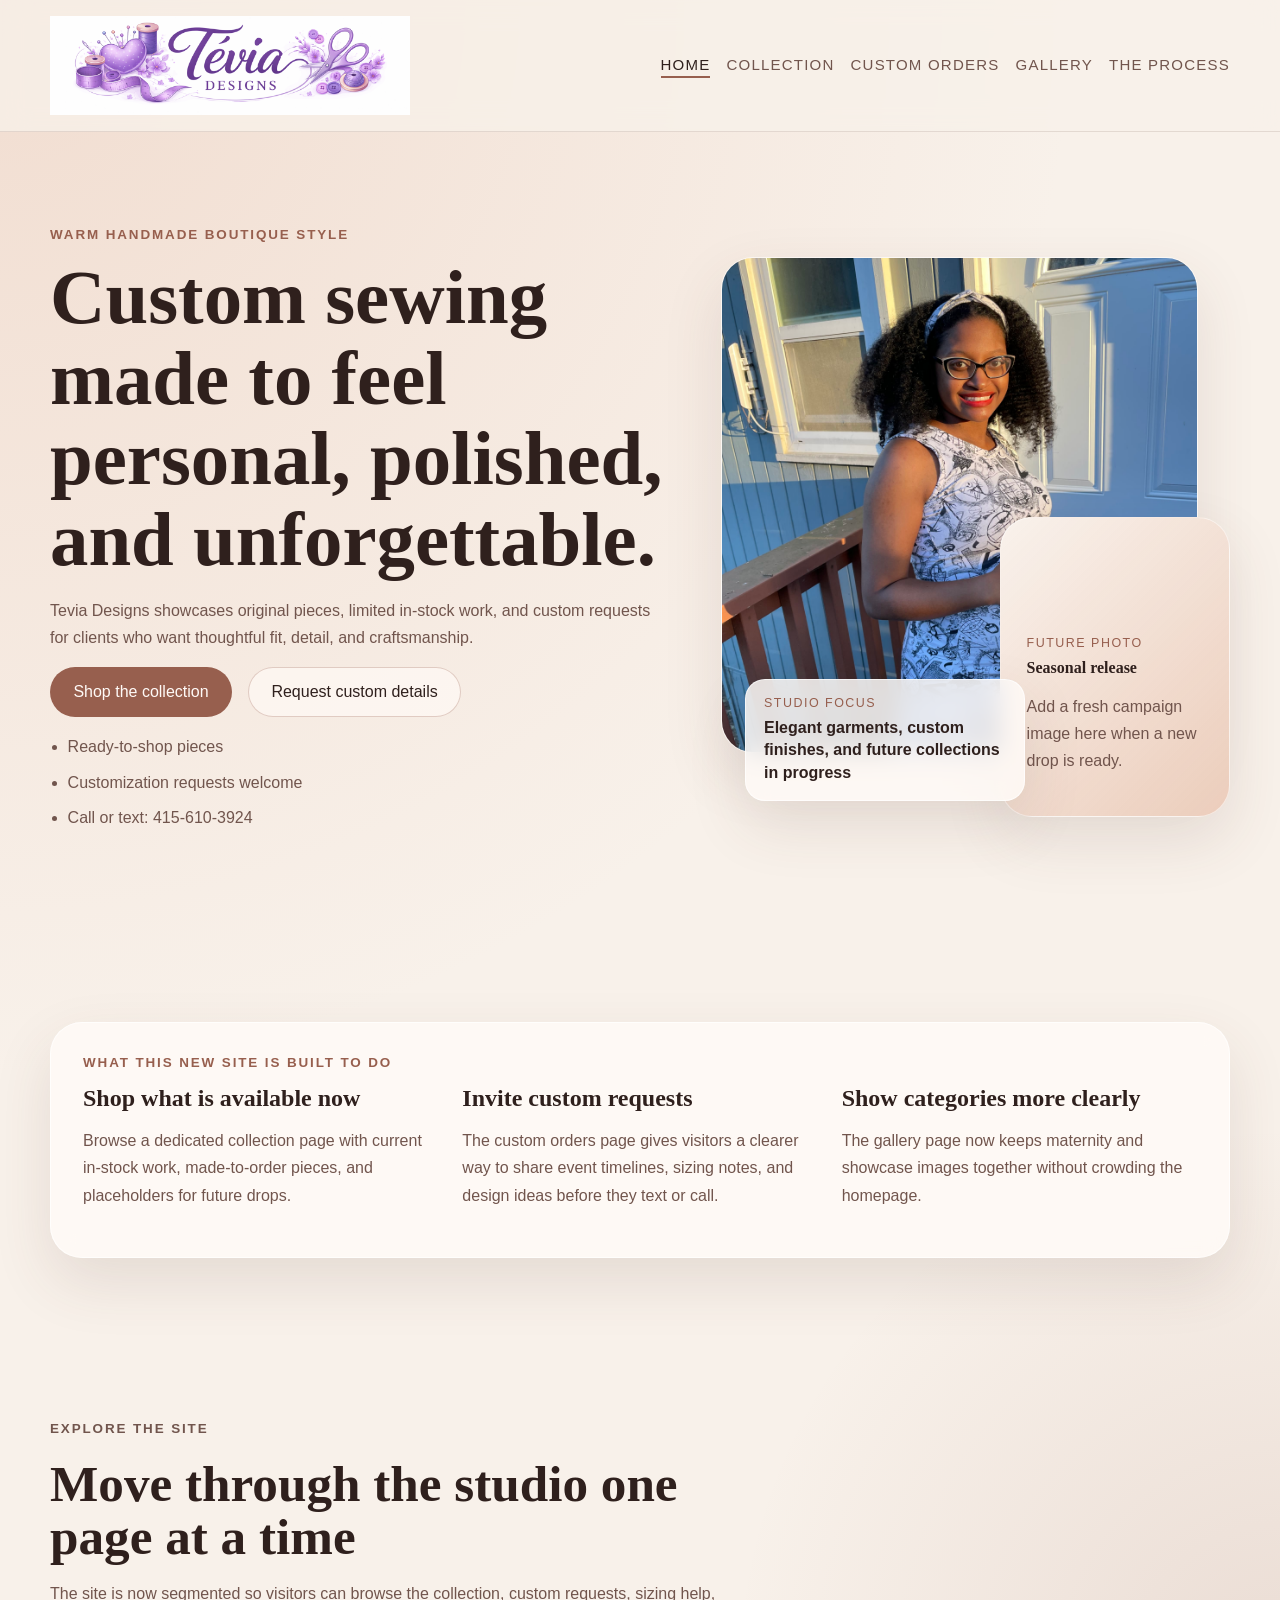
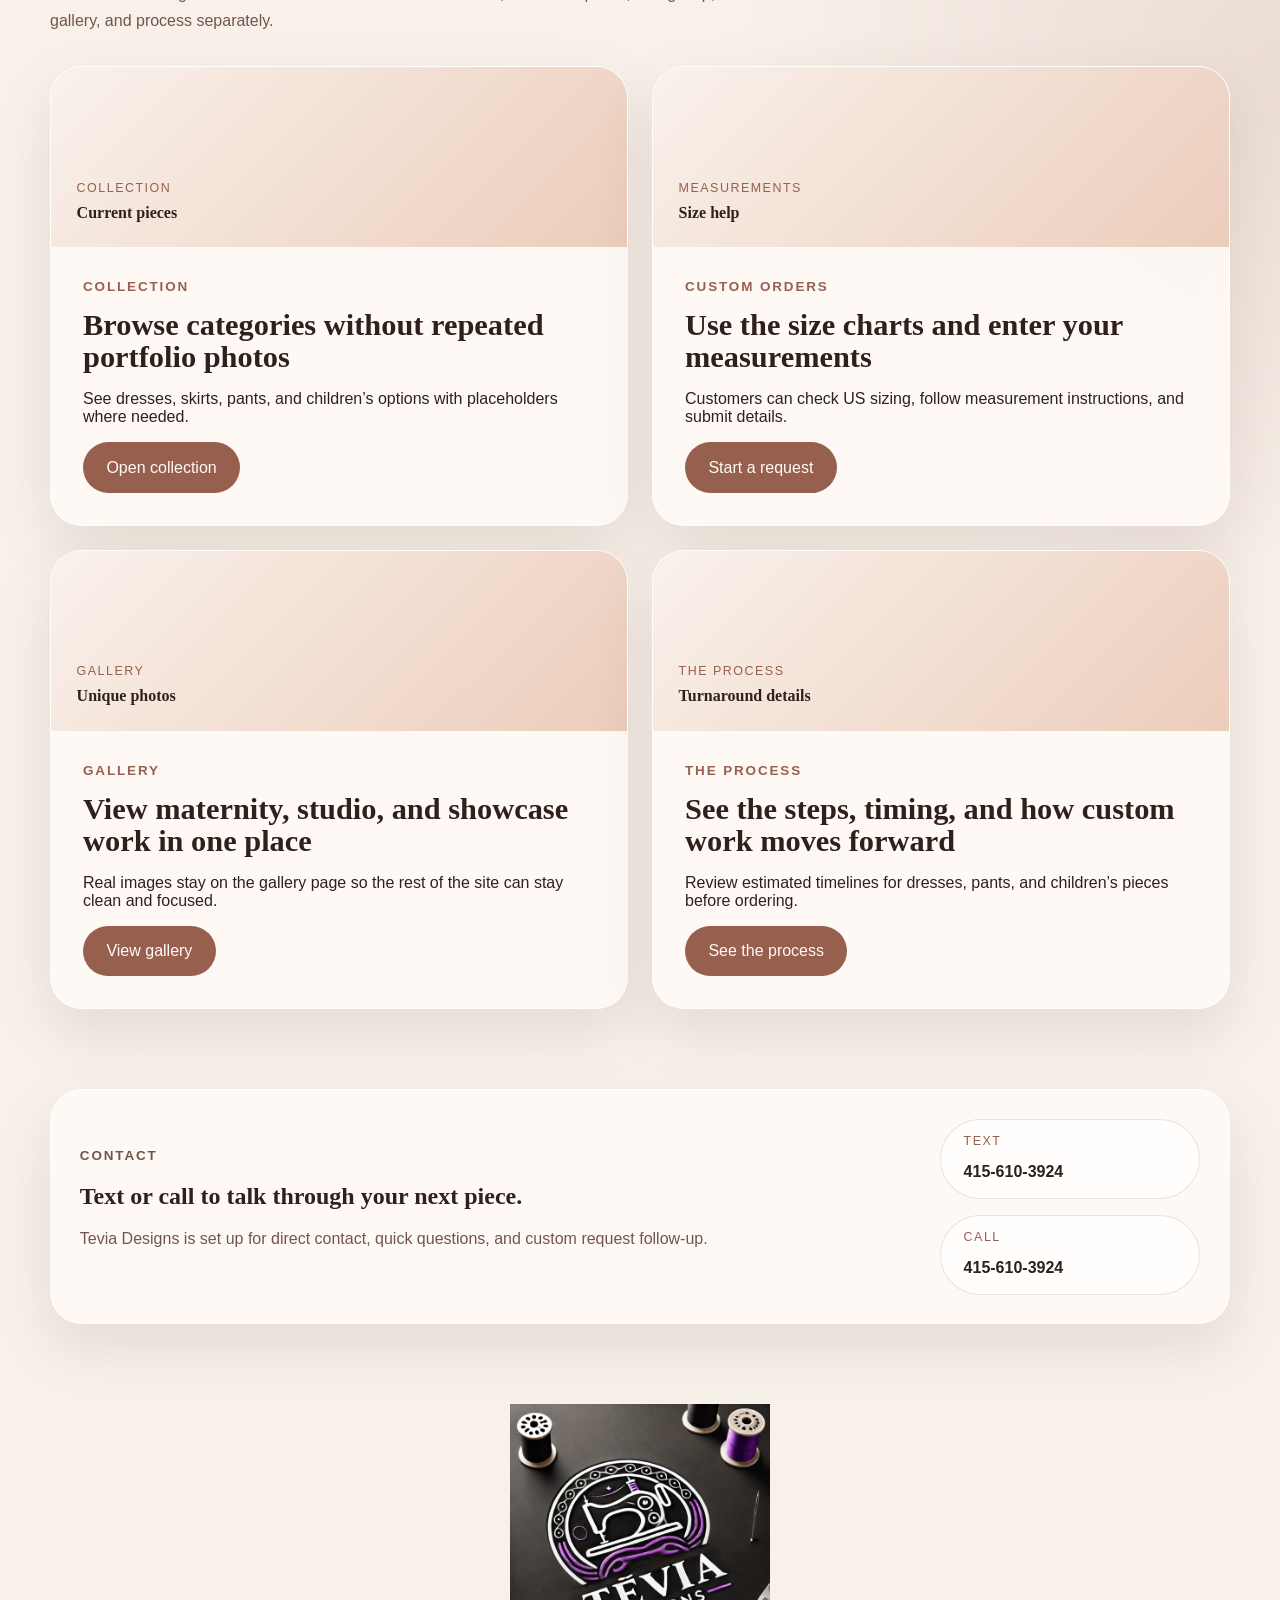
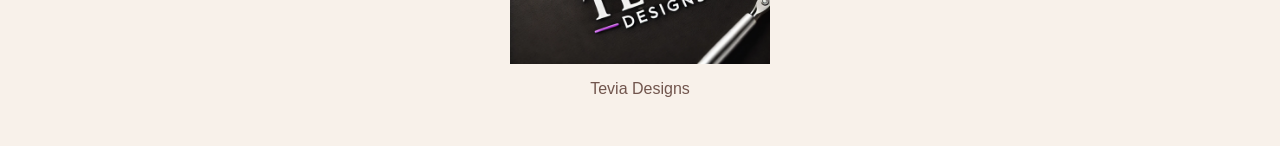
==== commit 9e024103: "Gate mobile contact actions Enable call and text actions only on mobile devices and add a Google For" ====
--- a/site/index.html
+++ b/site/index.html
@@ -168,11 +168,11 @@
               </p>
             </div>
             <div class="contact-actions">
-              <a class="contact-link" href="sms:+14156103924">
+              <a class="contact-link mobile-contact-link" data-mobile-href="sms:+14156103924">
                 <span>Text</span>
                 <strong>415-610-3924</strong>
               </a>
-              <a class="contact-link" href="tel:+14156103924">
+              <a class="contact-link mobile-contact-link" data-mobile-href="tel:+14156103924">
                 <span>Call</span>
                 <strong>415-610-3924</strong>
               </a>
--- a/site/styles.css
+++ b/site/styles.css
@@ -323,6 +323,10 @@
   transform: translateY(-2px);
 }
 
+.button[hidden] {
+  display: none;
+}
+
 .button-primary {
   background: var(--accent);
   color: #fffaf7;
@@ -808,10 +812,46 @@
   align-items: center;
 }
 
+.contact-panel > div:first-child {
+  flex: 1;
+}
+
+.contact-actions {
+  flex-direction: column;
+  align-items: stretch;
+  min-width: min(100%, 260px);
+}
+
 .contact-link {
-  min-width: 220px;
+  width: 100%;
+  justify-content: flex-start;
+  align-items: flex-start;
+  flex-direction: column;
+  gap: 0.35rem;
   border: 1px solid rgba(151, 95, 78, 0.18);
   background: rgba(255, 255, 255, 0.75);
+}
+
+.contact-link.is-desktop-static {
+  cursor: default;
+}
+
+.button.is-desktop-static,
+.button.is-template-pending {
+  cursor: default;
+}
+
+.button.is-desktop-static:hover,
+.button.is-desktop-static:focus-visible,
+.button.is-template-pending:hover,
+.button.is-template-pending:focus-visible,
+.contact-link.is-desktop-static:hover,
+.contact-link.is-desktop-static:focus-visible {
+  transform: none;
+}
+
+.button.is-template-pending {
+  opacity: 0.8;
 }
 
 .site-footer {
